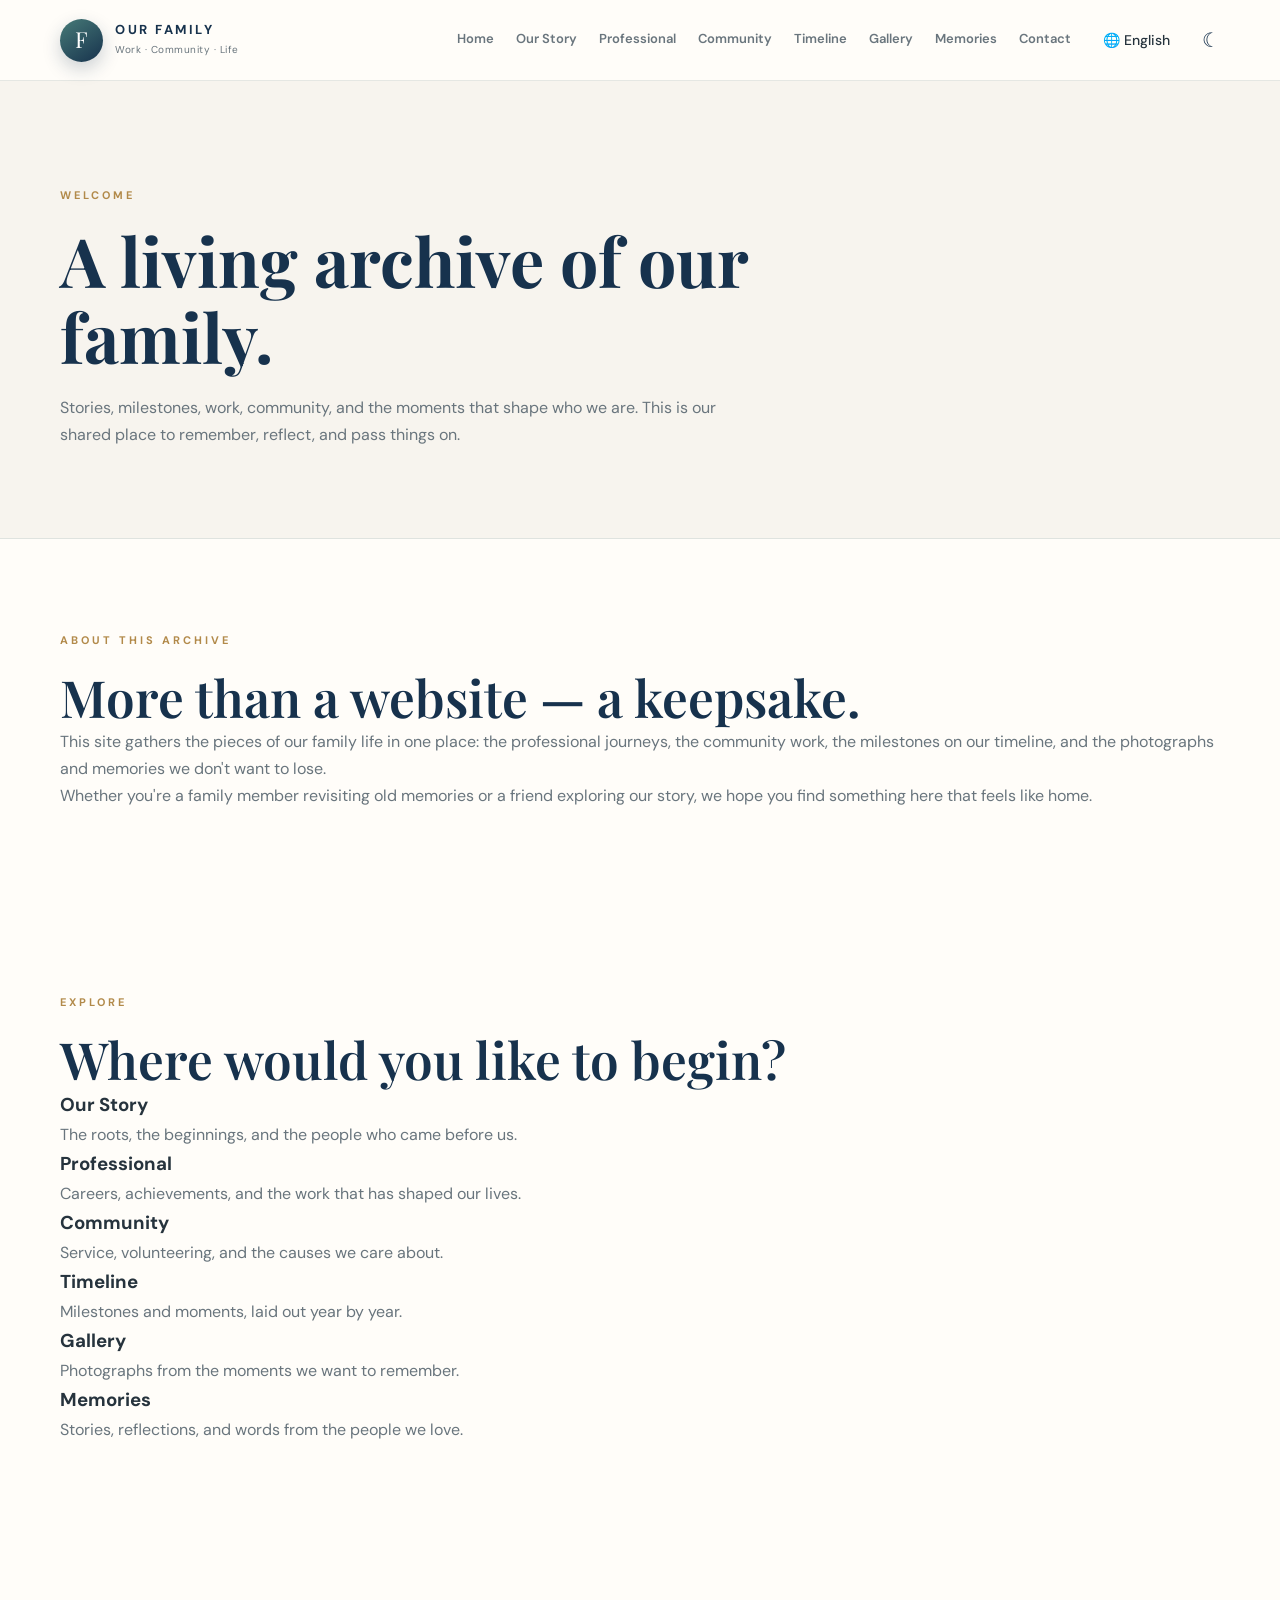
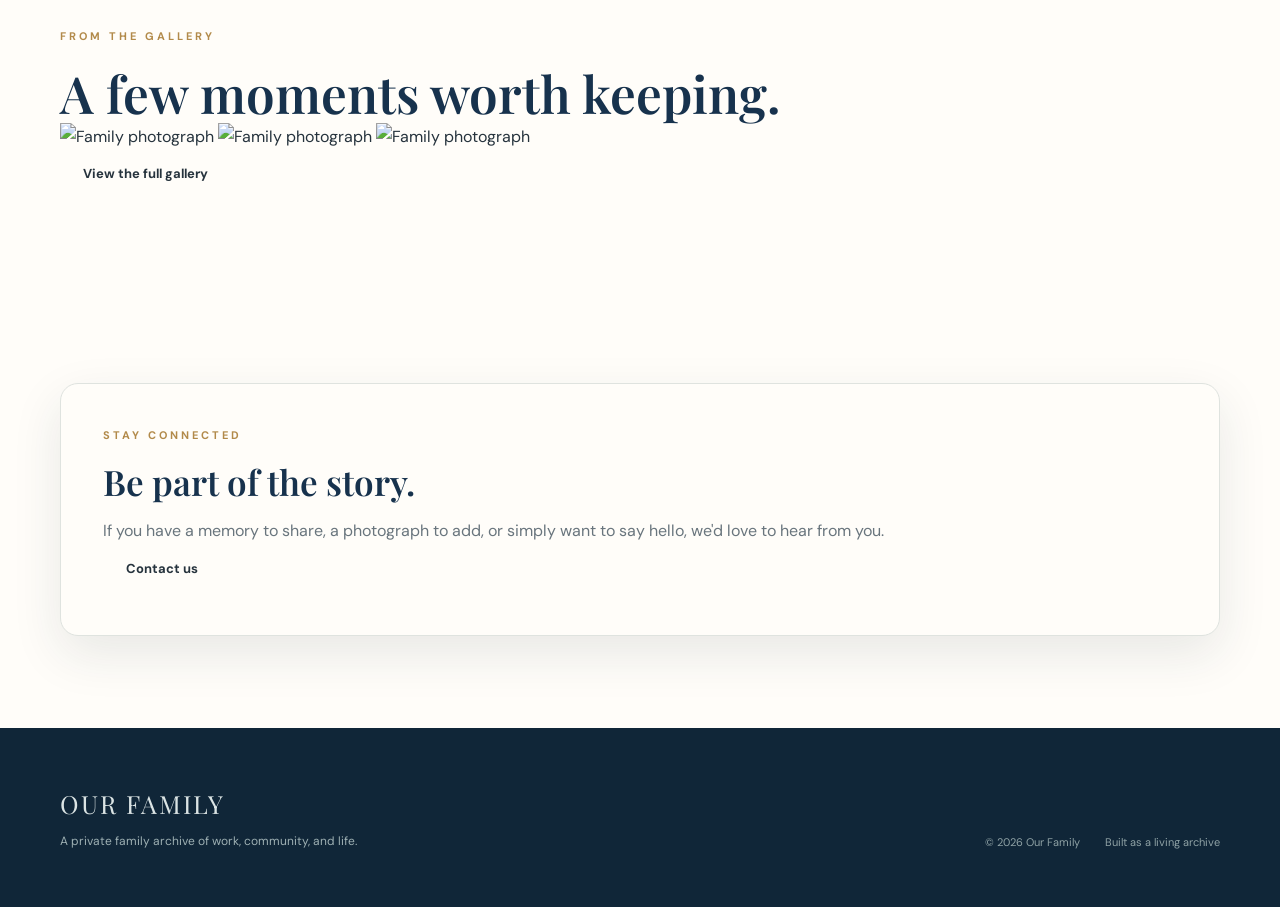
==== family-website-starter/index.html @ 3c34060d "Add files via upload" ====
<!DOCTYPE html>
<html lang="en">

<head>

    <meta charset="UTF-8">

    <meta name="viewport"
          content="width=device-width,initial-scale=1.0">

    <meta name="description"
          data-en="A private family archive of work, community, and life — stories, memories, milestones, and moments."
          data-zh="一个记录工作、社区与生活的私人家族档案——故事、回忆、里程碑与珍贵时刻。"
          content="A private family archive of work, community, and life — stories, memories, milestones, and moments.">

    <title
        data-en="Home | Our Family"
        data-zh="首页 | 我们的家">
        Home | Our Family
    </title>

    <link rel="preconnect"
          href="https://fonts.googleapis.com">

    <link rel="preconnect"
          href="https://fonts.gstatic.com"
          crossorigin>

    <link href="https://fonts.googleapis.com/css2?family=DM+Sans:wght@400;500;600;700&family=Playfair+Display:wght@500;600;700&display=swap"
          rel="stylesheet">

    <link rel="stylesheet"
          href="css/style.css">

</head>


<body>

<!-- =========================================
     HEADER
     ========================================= -->

<header class="site-header">

    <nav class="navbar container">

        <a class="brand"
           href="index.html">

            <span class="brand-mark">F</span>

            <span>
                <strong data-en="OUR FAMILY"
                        data-zh="我们的家">
                    OUR FAMILY
                </strong>
                <small data-en="Work · Community · Life"
                       data-zh="工作 · 社区 · 生活">
                    Work · Community · Life
                </small>
            </span>

        </a>

        <button class="menu-toggle"
                id="menuToggle">
            ☰
        </button>

        <div class="nav-links"
             id="navLinks">

            <a href="index.html"
               data-en="Home"
               data-zh="首页">
                Home
            </a>

            <a href="story.html"
               data-en="Our Story"
               data-zh="我们的故事">
                Our Story
            </a>

            <a href="professional.html"
               data-en="Professional"
               data-zh="职业">
                Professional
            </a>

            <a href="community.html"
               data-en="Community"
               data-zh="社区">
                Community
            </a>

            <a href="timeline.html"
               data-en="Timeline"
               data-zh="时间线">
                Timeline
            </a>

            <a href="gallery.html"
               data-en="Gallery"
               data-zh="相册">
                Gallery
            </a>

            <a href="memories.html"
               data-en="Memories"
               data-zh="回忆">
                Memories
            </a>

            <a href="contact.html"
               data-en="Contact"
               data-zh="联系我们">
                Contact
            </a>


            <!-- LANGUAGE SWITCHER -->

            <div class="language-switcher">

                <button
                    id="languageButton"
                    aria-label="Select language"
                    title="Select language">
                    🌐 English
                </button>

                <div
                    id="languageMenu"
                    class="language-menu">

                    <button id="englishButton">
                        🇺🇸 English
                    </button>

                    <button id="chineseButton">
                        🇨🇳 中文
                    </button>

                </div>

            </div>


            <!-- DARK MODE -->

            <button class="icon-button"
                    id="themeButton">
                ☾
            </button>

        </div>

    </nav>

</header>


<main>

    <!-- =========================================
         HERO
         ========================================= -->

    <section class="page-hero">

        <div class="container">

            <p class="eyebrow"
               data-en="Welcome"
               data-zh="欢迎">
                Welcome
            </p>

            <h1 data-en="A living archive of our family."
                data-zh="一个鲜活的家族档案。">
                A living archive of our family.
            </h1>

            <p data-en="Stories, milestones, work, community, and the moments that shape who we are. This is our shared place to remember, reflect, and pass things on."
               data-zh="故事、里程碑、工作、社区，以及塑造我们的那些时刻。这里是我们共同回忆、反思与传承的地方。">
                Stories, milestones, work, community, and the moments
                that shape who we are. This is our shared place to
                remember, reflect, and pass things on.
            </p>

        </div>

    </section>


    <!-- =========================================
         INTRODUCTION
         ========================================= -->

    <section class="section">

        <div class="container">

            <p class="eyebrow"
               data-en="About this archive"
               data-zh="关于本档案">
                About this archive
            </p>

            <h2 data-en="More than a website — a keepsake."
                data-zh="不仅仅是一个网站，更是一份珍藏。">
                More than a website — a keepsake.
            </h2>

            <p class="muted"
               data-en="This site gathers the pieces of our family life in one place: the professional journeys, the community work, the milestones on our timeline, and the photographs and memories we don't want to lose."
               data-zh="本站汇集了我们家庭生活的点滴：职业生涯、社区服务、时间线上的里程碑，以及那些我们不愿失去的照片与回忆。">
                This site gathers the pieces of our family life in one
                place: the professional journeys, the community work,
                the milestones on our timeline, and the photographs and
                memories we don't want to lose.
            </p>

            <p class="muted"
               data-en="Whether you're a family member revisiting old memories or a friend exploring our story, we hope you find something here that feels like home."
               data-zh="无论您是重温旧忆的家人，还是初次了解我们故事的朋友，愿您在这里找到归属感。">
                Whether you're a family member revisiting old memories
                or a friend exploring our story, we hope you find
                something here that feels like home.
            </p>

        </div>

    </section>


    <!-- =========================================
         EXPLORE — CARD GRID
         ========================================= -->

    <section class="section">

        <div class="container">

            <p class="eyebrow"
               data-en="Explore"
               data-zh="探索">
                Explore
            </p>

            <h2 data-en="Where would you like to begin?"
                data-zh="您想从哪里开始？">
                Where would you like to begin?
            </h2>

            <div class="card-grid">

                <!-- OUR STORY -->

                <a class="card"
                   href="story.html">

                    <h3 data-en="Our Story"
                        data-zh="我们的故事">
                        Our Story
                    </h3>

                    <p class="muted"
                       data-en="The roots, the beginnings, and the people who came before us."
                       data-zh="根源、起点，以及在我们之前的人们。">
                        The roots, the beginnings, and the people who
                        came before us.
                    </p>

                </a>


                <!-- PROFESSIONAL -->

                <a class="card"
                   href="professional.html">

                    <h3 data-en="Professional"
                        data-zh="职业生涯">
                        Professional
                    </h3>

                    <p class="muted"
                       data-en="Careers, achievements, and the work that has shaped our lives."
                       data-zh="事业、成就，以及塑造我们人生的那些工作。">
                        Careers, achievements, and the work that has
                        shaped our lives.
                    </p>

                </a>


                <!-- COMMUNITY -->

                <a class="card"
                   href="community.html">

                    <h3 data-en="Community"
                        data-zh="社区">
                        Community
                    </h3>

                    <p class="muted"
                       data-en="Service, volunteering, and the causes we care about."
                       data-zh="服务、志愿服务，以及我们关心的事业。">
                        Service, volunteering, and the causes we care
                        about.
                    </p>

                </a>


                <!-- TIMELINE -->

                <a class="card"
                   href="timeline.html">

                    <h3 data-en="Timeline"
                        data-zh="时间线">
                        Timeline
                    </h3>

                    <p class="muted"
                       data-en="Milestones and moments, laid out year by year."
                       data-zh="里程碑与重要时刻，按年份呈现。">
                        Milestones and moments, laid out year by year.
                    </p>

                </a>


                <!-- GALLERY -->

                <a class="card"
                   href="gallery.html">

                    <h3 data-en="Gallery"
                        data-zh="相册">
                        Gallery
                    </h3>

                    <p class="muted"
                       data-en="Photographs from the moments we want to remember."
                       data-zh="记录我们想要铭记的时刻的照片。">
                        Photographs from the moments we want to
                        remember.
                    </p>

                </a>


                <!-- MEMORIES -->

                <a class="card"
                   href="memories.html">

                    <h3 data-en="Memories"
                        data-zh="回忆">
                        Memories
                    </h3>

                    <p class="muted"
                       data-en="Stories, reflections, and words from the people we love."
                       data-zh="来自我们所爱之人的故事、感悟与话语。">
                        Stories, reflections, and words from the
                        people we love.
                    </p>

                </a>

            </div>

        </div>

    </section>


    <!-- =========================================
         GALLERY PREVIEW
         ========================================= -->

    <section class="section">

        <div class="container">

            <p class="eyebrow"
               data-en="From the gallery"
               data-zh="相册精选">
                From the gallery
            </p>

            <h2 data-en="A few moments worth keeping."
                data-zh="一些值得珍藏的瞬间。">
                A few moments worth keeping.
            </h2>

            <div class="gallery-preview">

                <img src="assets/images/gallery/photo-1.jpg"
                     alt="Family photograph">

                <img src="assets/images/gallery/photo-2.jpg"
                     alt="Family photograph">

                <img src="assets/images/gallery/photo-3.jpg"
                     alt="Family photograph">

            </div>

            <p>

                <a class="button"
                   href="gallery.html"
                   data-en="View the full gallery"
                   data-zh="查看完整相册">
                    View the full gallery
                </a>

            </p>

        </div>

    </section>


    <!-- =========================================
         CALL TO ACTION
         ========================================= -->

    <section class="section">

        <div class="container contact-card">

            <p class="eyebrow"
               data-en="Stay connected"
               data-zh="保持联系">
                Stay connected
            </p>

            <h2 data-en="Be part of the story."
                data-zh="成为故事的一部分。">
                Be part of the story.
            </h2>

            <p class="muted"
               data-en="If you have a memory to share, a photograph to add, or simply want to say hello, we'd love to hear from you."
               data-zh="如果您有回忆想分享、有照片想添加，或只是想打个招呼，我们都非常欢迎您的来信。">
                If you have a memory to share, a photograph to add,
                or simply want to say hello, we'd love to hear from
                you.
            </p>

            <p>

                <a class="button"
                   href="contact.html"
                   data-en="Contact us"
                   data-zh="联系我们">
                    Contact us
                </a>

            </p>

        </div>

    </section>

</main>


<!-- =========================================
     FOOTER
     ========================================= -->

<footer class="footer">

    <div class="container footer-grid">

        <div>

            <div class="footer-brand"
                 data-en="OUR FAMILY"
                 data-zh="我们的家">
                OUR FAMILY
            </div>

            <p data-en="A private family archive of work, community, and life."
               data-zh="一个记录工作、社区与生活的私人家族档案。">
                A private family archive of work, community, and life.
            </p>

        </div>

        <div class="footer-meta">

            <span data-en="© 2026 Our Family"
                  data-zh="© 2026 我们的家">
                © 2026 Our Family
            </span>

            <span data-en="Built as a living archive"
                  data-zh="构建为一份鲜活的档案">
                Built as a living archive
            </span>

        </div>

    </div>

</footer>


<!-- =========================================
     LANGUAGE SWITCHER STYLE
     ========================================= -->

<style>

    .language-switcher {
        position: relative;
        display: inline-block;
    }

    #languageButton {
        border: none;
        background: transparent;
        color: inherit;
        font-family: inherit;
        font-size: 14px;
        font-weight: 500;
        cursor: pointer;
        padding: 8px 10px;
        border-radius: 8px;
        transition: background 0.3s ease, color 0.3s ease;
    }

    #languageButton:hover {
        background: rgba(0, 0, 0, 0.06);
    }

    .language-menu {
        position: absolute;
        top: calc(100% + 8px);
        right: 0;
        min-width: 140px;
        background: white;
        border: 1px solid #E5E9EF;
        border-radius: 10px;
        box-shadow: 0 8px 25px rgba(0, 0, 0, 0.15);
        padding: 6px;
        display: none;
        z-index: 1000;
    }

    .language-menu.show {
        display: block;
    }

    .language-menu button {
        width: 100%;
        border: none;
        background: transparent;
        text-align: left;
        padding: 9px 12px;
        border-radius: 7px;
        font-family: inherit;
        font-size: 14px;
        cursor: pointer;
        color: #333;
    }

    .language-menu button:hover {
        background: #EAF3FC;
        color: #0B4F9C;
    }

    body.dark .language-menu,
    body.theme-dark .language-menu {
        background: #18232D;
        border-color: #2D3A45;
    }

    body.dark .language-menu button,
    body.theme-dark .language-menu button {
        color: #E5E9EF;
    }

    body.dark .language-menu button:hover,
    body.theme-dark .language-menu button:hover {
        background: #24384A;
        color: #8FC5FF;
    }

</style>


<!-- =========================================
     LANGUAGE SCRIPT
     ========================================= -->

<script>

    // -------------------------------------
    // LANGUAGE TOGGLE
    // -------------------------------------

    (function () {

        var DEFAULT_LANG = "en";
        var STORAGE_KEY  = "family-site-language";

        var langButton = document.getElementById("languageButton");
        var langMenu   = document.getElementById("languageMenu");
        var enButton   = document.getElementById("englishButton");
        var zhButton   = document.getElementById("chineseButton");

        if (!langButton) return;

        // Load saved language preference
        var currentLang = localStorage.getItem(STORAGE_KEY) || DEFAULT_LANG;

        // Apply language to every element with data-en / data-zh
        function applyLanguage(lang) {
            currentLang = lang;
            localStorage.setItem(STORAGE_KEY, lang);
            document.documentElement.lang = lang === "zh" ? "zh-CN" : "en";

            var elements = document.querySelectorAll("[data-en][data-zh]");
            elements.forEach(function (el) {
                var text = el.getAttribute("data-" + lang);
                if (text !== null) {
                    el.textContent = text;
                }
            });

            // Update button label
            langButton.textContent = lang === "zh" ? "🌐 中文" : "🌐 English";
        }

        // Initial apply
        applyLanguage(currentLang);

        // Open/close menu
        langButton.addEventListener("click", function (e) {
            e.stopPropagation();
            langMenu.classList.toggle("show");
        });

        // English
        enButton.addEventListener("click", function () {
            applyLanguage("en");
            langMenu.classList.remove("show");
        });

        // Chinese
        zhButton.addEventListener("click", function () {
            applyLanguage("zh");
            langMenu.classList.remove("show");
        });

        // Close menu when clicking outside
        document.addEventListener("click", function (e) {
            if (!langMenu.contains(e.target) && e.target !== langButton) {
                langMenu.classList.remove("show");
            }
        });

    })();

</script>


<script src="js/main.js"></script>

</body>

</html>
---- family-website-starter/css/style.css ----
:root {
  --navy: #17324d;
  --navy-deep: #102638;
  --teal: #477b78;
  --sage: #dfe9e3;
  --gold: #b28a4a;
  --cream: #f7f4ee;
  --paper: #fffdf9;
  --ink: #26333d;
  --muted: #69757d;
  --line: #dfe3df;
  --shadow: 0 18px 50px rgba(25, 45, 60, .10);
  --radius: 18px;
}
* { box-sizing: border-box; margin: 0; padding: 0; }
html { scroll-behavior: smooth; }
body { font-family: "DM Sans", sans-serif; color: var(--ink); background: var(--paper); line-height: 1.7; }
body.dark { --paper:#15202a; --cream:#101a22; --ink:#edf2f2; --muted:#b4c0c3; --line:#33434c; --navy:#dce8e7; --navy-deep:#f1f5f4; --sage:#263a3a; --shadow:0 18px 50px rgba(0,0,0,.25); }
a { color: inherit; text-decoration: none; }
.container { width: min(1160px, calc(100% - 40px)); margin: auto; }
.section { padding: 92px 0; }
.site-header { position: sticky; top:0; z-index:50; background: rgba(255,253,249,.88); backdrop-filter: blur(16px); border-bottom:1px solid rgba(223,227,223,.8); }
.dark .site-header { background:rgba(16,26,34,.90); }
.navbar { min-height:78px; display:flex; align-items:center; justify-content:space-between; gap:25px; }
.brand { display:flex; align-items:center; gap:12px; min-width:210px; }
.brand-mark { width:43px; height:43px; border-radius:50%; display:grid; place-items:center; color:#fff; background:linear-gradient(145deg,var(--teal),var(--navy)); font-family:"Playfair Display",serif; font-size:22px; box-shadow:0 7px 18px rgba(23,50,77,.22); }
.brand strong { display:block; color:var(--navy); font-size:13px; letter-spacing:2.5px; line-height:1.2; }
.dark .brand strong { color:var(--navy-deep); }
.brand small { display:block; color:var(--muted); font-size:10px; letter-spacing:.5px; margin-top:3px; }
.nav-links { display:flex; align-items:center; gap:22px; }
.nav-links a { font-size:13px; font-weight:600; color:var(--muted); padding:28px 0; border-bottom:2px solid transparent; }
.nav-links a:hover,.nav-links a.active { color:var(--navy); border-bottom-color:var(--gold); }
.icon-button,.menu-toggle { border:0; background:none; cursor:pointer; color:var(--navy); font-size:20px; }
.menu-toggle { display:none; }
.hero { min-height:690px; position:relative; display:flex; align-items:center; overflow:hidden; background:linear-gradient(115deg,#102b40,#315f65); color:#fff; }
.hero::before { content:""; position:absolute; inset:0; background:radial-gradient(circle at 78% 30%,rgba(255,255,255,.15),transparent 34%), linear-gradient(90deg,rgba(16,38,56,.93),rgba(23,50,77,.55)); }
.hero::after { content:""; position:absolute; right:-8%; bottom:-42%; width:55%; aspect-ratio:1; border:1px solid rgba(255,255,255,.15); border-radius:50%; box-shadow:0 0 0 80px rgba(255,255,255,.025),0 0 0 160px rgba(255,255,255,.018); }
.hero-content { position:relative; z-index:2; padding:100px 20px; }
.eyebrow { text-transform:uppercase; letter-spacing:3px; font-size:11px; font-weight:700; color:var(--gold); margin-bottom:17px; }
.hero h1 { font-family:"Playfair Display",serif; font-size:clamp(48px,6vw,76px); line-height:1.08; font-weight:600; max-width:800px; }
.hero h1 em { color:#d7e5df; font-weight:500; }
.hero-text { max-width:620px; color:#d9e4e5; margin:25px 0 34px; font-size:17px; }
.hero-actions { display:flex; gap:13px; flex-wrap:wrap; }
.button { display:inline-flex; align-items:center; justify-content:center; min-height:48px; padding:0 23px; border-radius:999px; font-weight:700; font-size:13px; transition:.2s; }
.button:hover { transform:translateY(-2px); }
.button-primary { background:#fff; color:var(--navy-deep); }
.button-light { border:1px solid rgba(255,255,255,.45); color:#fff; }
.hero-note { position:absolute; z-index:3; bottom:26px; right:30px; font-size:10px; letter-spacing:1.5px; text-transform:uppercase; opacity:.65; }
.intro { background:var(--cream); }
.intro-grid { display:grid; grid-template-columns:1fr 1fr; gap:80px; align-items:start; }
h2 { font-family:"Playfair Display",serif; font-size:clamp(34px,4vw,52px); line-height:1.18; color:var(--navy); font-weight:600; }
.intro-copy { max-width:600px; color:var(--muted); font-size:16px; }
.intro-copy p + p { margin-top:18px; }
.section-heading { display:flex; justify-content:space-between; align-items:end; gap:30px; margin-bottom:38px; }
.section-heading > p { color:var(--muted); max-width:310px; text-align:right; }
.feature-grid { display:grid; grid-template-columns:repeat(3,1fr); gap:20px; }
.feature-card { position:relative; min-height:330px; padding:30px; border:1px solid var(--line); border-radius:var(--radius); background:var(--paper); box-shadow:0 4px 18px rgba(20,40,50,.035); transition:.25s; }
.feature-card:hover { transform:translateY(-6px); box-shadow:var(--shadow); }
.feature-card-accent { background:var(--navy); color:#fff; border-color:var(--navy); }
.card-number { position:absolute; top:24px; right:26px; font-size:11px; letter-spacing:1px; opacity:.45; }
.card-icon { width:48px; height:48px; border-radius:14px; background:var(--sage); color:var(--teal); display:grid; place-items:center; font-size:23px; margin:20px 0 35px; }
.feature-card-accent .card-icon { background:rgba(255,255,255,.12); color:#e2c88f; }
.feature-card h3 { font-family:"Playfair Display",serif; font-size:28px; margin-bottom:10px; }
.feature-card p { color:var(--muted); font-size:14px; max-width:280px; }
.feature-card-accent p { color:#cbd7d9; }
.text-link { position:absolute; bottom:27px; left:30px; color:var(--gold); font-size:12px; font-weight:700; }
.photo-band { min-height:410px; background:linear-gradient(120deg,#315f65,#17324d); display:grid; place-items:center; padding:30px; }
.photo-placeholder { width:min(920px,90%); height:330px; border:1px dashed rgba(255,255,255,.35); border-radius:24px; display:grid; place-items:center; align-content:center; color:#fff; text-align:center; background:linear-gradient(135deg,rgba(255,255,255,.08),rgba(255,255,255,.02)); }
.photo-placeholder span { font-size:13px; letter-spacing:4px; font-weight:700; }
.photo-placeholder small { margin-top:9px; color:#cbd8d9; font-size:12px; }
.stats { background:var(--cream); padding:55px 0; }
.stats-grid { display:grid; grid-template-columns:repeat(4,1fr); }
.stats-grid div { padding:12px 30px; border-right:1px solid var(--line); }
.stats-grid div:last-child { border:0; }
.stats-grid strong { display:block; font-family:"Playfair Display",serif; color:var(--gold); font-size:30px; }
.stats-grid span { color:var(--muted); font-size:12px; }
.footer { background:var(--navy-deep); color:#dbe4e4; padding:55px 0; }
.footer-brand { font-family:"Playfair Display",serif; font-size:25px; letter-spacing:2px; }
.footer p { color:#9eb0b3; font-size:12px; margin-top:6px; }
.footer-grid { display:flex; justify-content:space-between; gap:30px; align-items:end; }
.footer-meta { display:flex; gap:25px; color:#8fa2a5; font-size:11px; }
@media (max-width:980px) {
  .nav-links { gap:13px; }
  .nav-links a { font-size:12px; }
}
@media (max-width:820px) {
  .menu-toggle { display:block; }
  .nav-links { display:none; position:absolute; left:20px; right:20px; top:70px; padding:15px 20px; flex-direction:column; align-items:stretch; background:var(--paper); border:1px solid var(--line); border-radius:16px; box-shadow:var(--shadow); }
  .nav-links.open { display:flex; }
  .nav-links a { padding:10px 0; border:0; }
  .intro-grid,.feature-grid { grid-template-columns:1fr; gap:30px; }
  .section-heading { align-items:start; flex-direction:column; }
  .section-heading > p { text-align:left; }
  .stats-grid { grid-template-columns:repeat(2,1fr); }
  .stats-grid div:nth-child(2) { border-right:0; }
  .footer-grid,.footer-meta { flex-direction:column; align-items:start; }
}
@media (max-width:560px) {
  .container { width:min(100% - 28px,1160px); }
  .hero { min-height:620px; }
  .hero h1 { font-size:43px; }
  .hero-text { font-size:15px; }
  .section { padding:68px 0; }
  .stats-grid { grid-template-columns:1fr; }
  .stats-grid div { border-right:0; border-bottom:1px solid var(--line); padding:16px 0; }
}

.page-hero { padding:105px 0 90px; background:var(--cream); border-bottom:1px solid var(--line); }
.page-hero h1 { font-family:"Playfair Display",serif; color:var(--navy); font-size:clamp(42px,6vw,68px); line-height:1.12; max-width:850px; }
.page-hero > div > p:last-child { max-width:680px; color:var(--muted); margin-top:20px; font-size:16px; }
.content-grid { display:grid; grid-template-columns:1fr 1fr; gap:80px; }
.content-copy { color:var(--muted); font-size:16px; }
.content-copy p + p { margin-top:18px; }
.soft { background:var(--cream); }
.quote { max-width:850px; margin:auto; text-align:center; font:500 clamp(30px,4vw,46px)/1.3 "Playfair Display",serif; color:var(--navy); }
.person-grid { display:grid; grid-template-columns:1fr 1fr; gap:25px; }
.person-card { border:1px solid var(--line); border-radius:var(--radius); padding:28px; background:var(--paper); box-shadow:var(--shadow); display:grid; grid-template-columns:170px 1fr; gap:25px; align-items:center; }
.person-card h2 { font-size:31px; }
.portrait-placeholder { min-height:210px; border-radius:15px; background:linear-gradient(145deg,var(--sage),#d0dcda); display:grid; place-items:center; color:var(--teal); font-weight:700; font-size:11px; letter-spacing:2px; }
.muted { color:var(--muted); }
.person-card .muted { margin-top:16px; font-size:14px; }
.timeline { max-width:850px; }
.timeline article { display:grid; grid-template-columns:150px 1fr; gap:35px; padding:0 0 48px 0; border-left:1px solid var(--line); margin-left:70px; padding-left:45px; position:relative; }
.timeline article::before { content:""; position:absolute; width:12px; height:12px; background:var(--gold); border:4px solid var(--paper); box-shadow:0 0 0 1px var(--gold); border-radius:50%; left:-7px; top:4px; }
.timeline time { color:var(--gold); font-weight:700; letter-spacing:1px; }
.timeline h3 { font:600 27px "Playfair Display",serif; color:var(--navy); margin-bottom:6px; }
.timeline p { color:var(--muted); font-size:14px; }
.gallery-grid { display:grid; grid-template-columns:repeat(3,1fr); gap:18px; }
.gallery-tile { min-height:250px; border-radius:var(--radius); padding:25px; display:flex; flex-direction:column; justify-content:end; color:#fff; background:linear-gradient(145deg,#477b78,#17324d); box-shadow:var(--shadow); transition:.25s; }
.gallery-tile:hover { transform:translateY(-5px); }
.gallery-tile.large { grid-row:span 2; min-height:520px; background:linear-gradient(145deg,#315f65,#17324d); }
.gallery-tile span { font:600 32px "Playfair Display",serif; }
.gallery-tile small { color:#d7e3e3; margin-top:3px; }
.story-cards { display:grid; grid-template-columns:1fr 1fr; gap:25px; }
.story-cards article,.contact-card { padding:42px; border:1px solid var(--line); border-radius:var(--radius); background:var(--paper); box-shadow:var(--shadow); }
.story-cards h2,.contact-card h2 { font-size:35px; margin-bottom:15px; }
@media(max-width:820px){.content-grid,.person-grid,.story-cards{grid-template-columns:1fr}.person-card{grid-template-columns:1fr}.gallery-grid{grid-template-columns:1fr 1fr}.gallery-tile.large{grid-row:auto;min-height:250px}.timeline article{grid-template-columns:90px 1fr;margin-left:20px;padding-left:25px}}
@media(max-width:560px){.gallery-grid{grid-template-columns:1fr}.page-hero{padding:75px 0 65px}.person-card{padding:20px}}
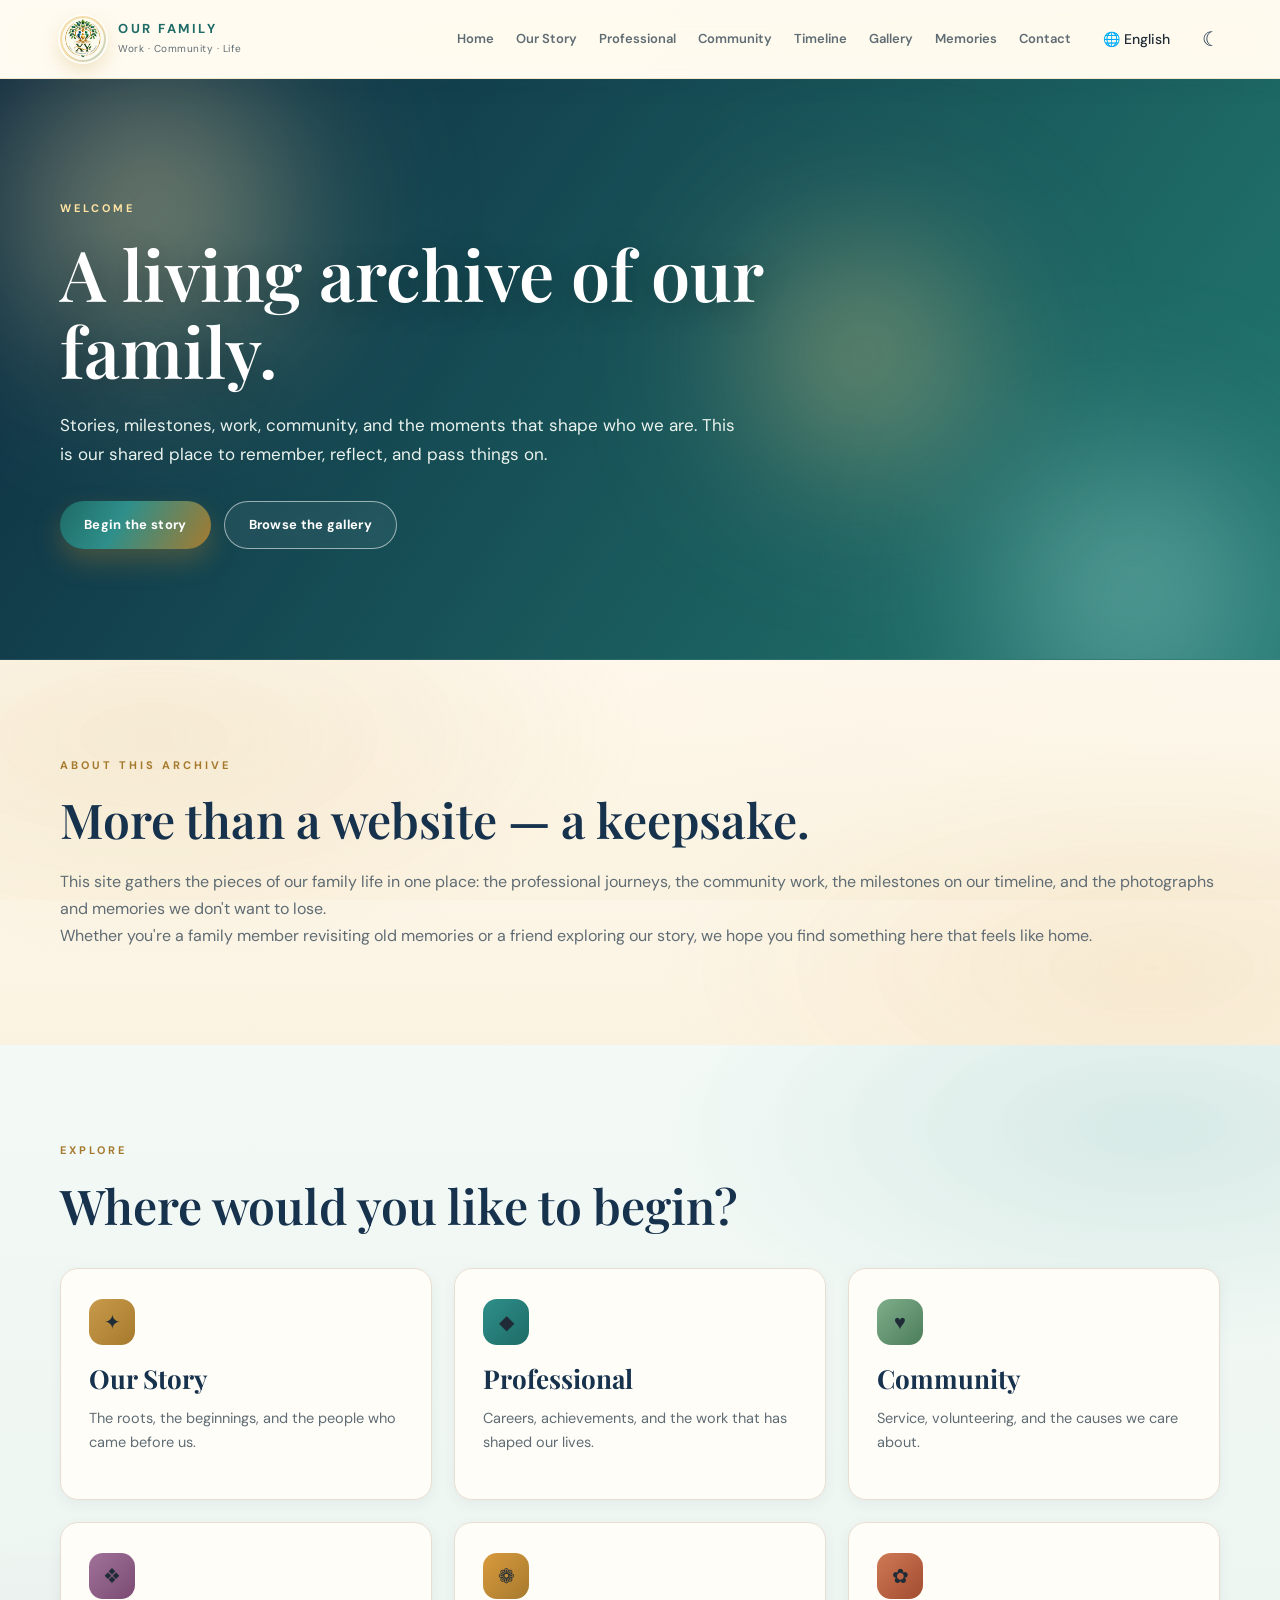
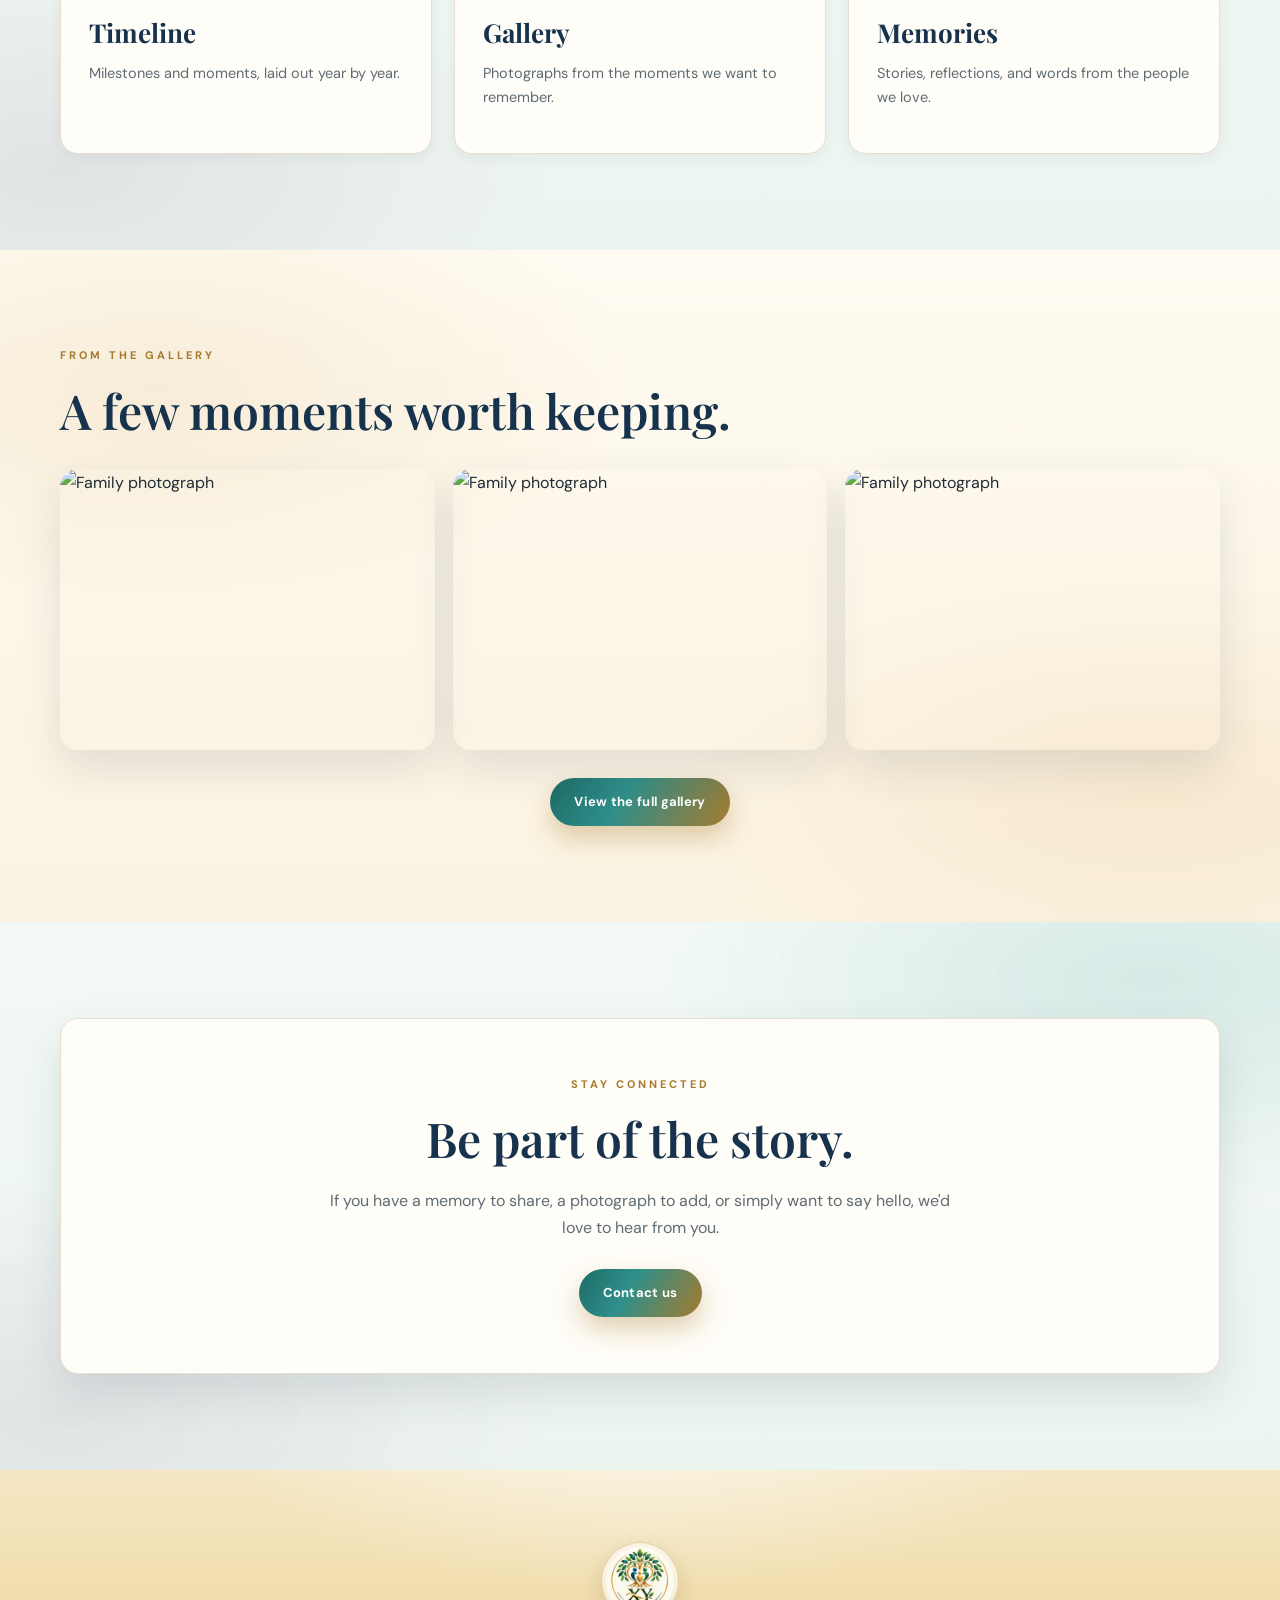
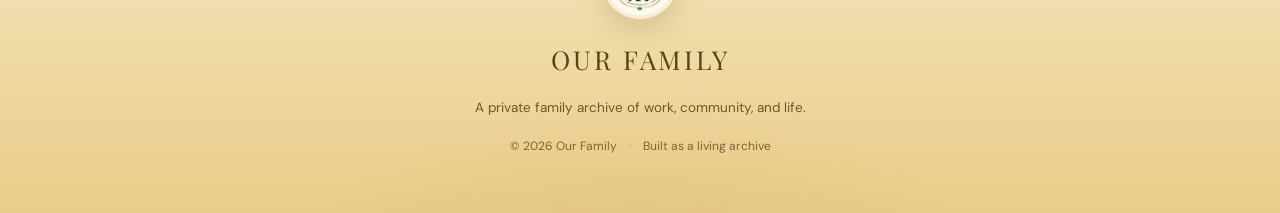
==== commit f16945dc: "added logo and changed colors" ====
--- a/family-website-starter/index.html
+++ b/family-website-starter/index.html
@@ -19,6 +19,9 @@
         Home | Our Family
     </title>
 
+    <link rel="icon"
+          href="assets/images/family/logo.png">
+
     <link rel="preconnect"
           href="https://fonts.googleapis.com">
 
@@ -37,18 +40,20 @@
 
 <body>
 
-<!-- =========================================
-     HEADER
-     ========================================= -->
+<div class="bg-shift" aria-hidden="true"></div>
+
 
 <header class="site-header">
 
     <nav class="navbar container">
 
-        <a class="brand"
-           href="index.html">
-
-            <span class="brand-mark">F</span>
+        <a class="brand" href="index.html">
+
+            <img class="brand-logo"
+                 src="assets/images/family/logo.png"
+                 alt="Our Family logo"
+                 width="43"
+                 height="43">
 
             <span>
                 <strong data-en="OUR FAMILY"
@@ -63,97 +68,37 @@
 
         </a>
 
-        <button class="menu-toggle"
-                id="menuToggle">
-            ☰
-        </button>
-
-        <div class="nav-links"
-             id="navLinks">
-
-            <a href="index.html"
-               data-en="Home"
-               data-zh="首页">
-                Home
-            </a>
-
-            <a href="story.html"
-               data-en="Our Story"
-               data-zh="我们的故事">
-                Our Story
-            </a>
-
-            <a href="professional.html"
-               data-en="Professional"
-               data-zh="职业">
-                Professional
-            </a>
-
-            <a href="community.html"
-               data-en="Community"
-               data-zh="社区">
-                Community
-            </a>
-
-            <a href="timeline.html"
-               data-en="Timeline"
-               data-zh="时间线">
-                Timeline
-            </a>
-
-            <a href="gallery.html"
-               data-en="Gallery"
-               data-zh="相册">
-                Gallery
-            </a>
-
-            <a href="memories.html"
-               data-en="Memories"
-               data-zh="回忆">
-                Memories
-            </a>
-
-            <a href="contact.html"
-               data-en="Contact"
-               data-zh="联系我们">
-                Contact
-            </a>
-
-
-            <!-- LANGUAGE SWITCHER -->
+        <button class="menu-toggle" id="menuToggle">☰</button>
+
+        <div class="nav-links" id="navLinks">
+
+            <a href="index.html" data-en="Home" data-zh="首页">Home</a>
+            <a href="story.html" data-en="Our Story" data-zh="我们的故事">Our Story</a>
+            <a href="professional.html" data-en="Professional" data-zh="职业">Professional</a>
+            <a href="community.html" data-en="Community" data-zh="社区">Community</a>
+            <a href="timeline.html" data-en="Timeline" data-zh="时间线">Timeline</a>
+            <a href="gallery.html" data-en="Gallery" data-zh="相册">Gallery</a>
+            <a href="memories.html" data-en="Memories" data-zh="回忆">Memories</a>
+            <a href="contact.html" data-en="Contact" data-zh="联系我们">Contact</a>
 
             <div class="language-switcher">
 
-                <button
-                    id="languageButton"
-                    aria-label="Select language"
-                    title="Select language">
+                <button id="languageButton"
+                        aria-label="Select language"
+                        title="Select language">
                     🌐 English
                 </button>
 
-                <div
-                    id="languageMenu"
-                    class="language-menu">
-
-                    <button id="englishButton">
-                        🇺🇸 English
-                    </button>
-
-                    <button id="chineseButton">
-                        🇨🇳 中文
-                    </button>
+                <div id="languageMenu" class="language-menu">
+
+                    <button id="englishButton">🇺🇸 English</button>
+                    <button id="chineseButton">🇨🇳 中文</button>
 
                 </div>
 
             </div>
 
-
-            <!-- DARK MODE -->
-
-            <button class="icon-button"
-                    id="themeButton">
-                ☾
-            </button>
+            <button class="icon-button" id="themeButton">☾</button>
 
         </div>
 
@@ -164,17 +109,17 @@
 
 <main>
 
-    <!-- =========================================
-         HERO
-         ========================================= -->
-
     <section class="page-hero">
 
-        <div class="container">
-
-            <p class="eyebrow"
-               data-en="Welcome"
-               data-zh="欢迎">
+        <div class="hero-blobs" aria-hidden="true">
+            <span></span>
+            <span></span>
+            <span></span>
+        </div>
+
+        <div class="container hero-inner">
+
+            <p class="eyebrow" data-en="Welcome" data-zh="欢迎">
                 Welcome
             </p>
 
@@ -183,29 +128,42 @@
                 A living archive of our family.
             </h1>
 
-            <p data-en="Stories, milestones, work, community, and the moments that shape who we are. This is our shared place to remember, reflect, and pass things on."
+            <p class="hero-lede"
+               data-en="Stories, milestones, work, community, and the moments that shape who we are. This is our shared place to remember, reflect, and pass things on."
                data-zh="故事、里程碑、工作、社区，以及塑造我们的那些时刻。这里是我们共同回忆、反思与传承的地方。">
                 Stories, milestones, work, community, and the moments
                 that shape who we are. This is our shared place to
                 remember, reflect, and pass things on.
             </p>
 
+            <div class="hero-actions">
+
+                <a class="button button-primary"
+                   href="story.html"
+                   data-en="Begin the story"
+                   data-zh="从故事开始">
+                    Begin the story
+                </a>
+
+                <a class="button button-light"
+                   href="gallery.html"
+                   data-en="Browse the gallery"
+                   data-zh="浏览相册">
+                    Browse the gallery
+                </a>
+
+            </div>
+
         </div>
 
     </section>
 
 
-    <!-- =========================================
-         INTRODUCTION
-         ========================================= -->
-
-    <section class="section">
+    <section class="section section-warm">
 
         <div class="container">
 
-            <p class="eyebrow"
-               data-en="About this archive"
-               data-zh="关于本档案">
+            <p class="eyebrow" data-en="About this archive" data-zh="关于本档案">
                 About this archive
             </p>
 
@@ -236,17 +194,11 @@
     </section>
 
 
-    <!-- =========================================
-         EXPLORE — CARD GRID
-         ========================================= -->
-
-    <section class="section">
+    <section class="section section-cool">
 
         <div class="container">
 
-            <p class="eyebrow"
-               data-en="Explore"
-               data-zh="探索">
+            <p class="eyebrow" data-en="Explore" data-zh="探索">
                 Explore
             </p>
 
@@ -257,122 +209,75 @@
 
             <div class="card-grid">
 
-                <!-- OUR STORY -->
-
-                <a class="card"
-                   href="story.html">
-
-                    <h3 data-en="Our Story"
-                        data-zh="我们的故事">
-                        Our Story
-                    </h3>
-
+                <a class="card card-gold" href="story.html">
+                    <div class="card-icon" aria-hidden="true">✦</div>
+                    <h3 data-en="Our Story" data-zh="我们的故事">Our Story</h3>
                     <p class="muted"
                        data-en="The roots, the beginnings, and the people who came before us."
                        data-zh="根源、起点，以及在我们之前的人们。">
                         The roots, the beginnings, and the people who
                         came before us.
                     </p>
-
-                </a>
-
-
-                <!-- PROFESSIONAL -->
-
-                <a class="card"
-                   href="professional.html">
-
-                    <h3 data-en="Professional"
-                        data-zh="职业生涯">
-                        Professional
-                    </h3>
-
+                    <span class="card-arrow">→</span>
+                </a>
+
+                <a class="card card-teal" href="professional.html">
+                    <div class="card-icon" aria-hidden="true">◆</div>
+                    <h3 data-en="Professional" data-zh="职业生涯">Professional</h3>
                     <p class="muted"
                        data-en="Careers, achievements, and the work that has shaped our lives."
                        data-zh="事业、成就，以及塑造我们人生的那些工作。">
                         Careers, achievements, and the work that has
                         shaped our lives.
                     </p>
-
-                </a>
-
-
-                <!-- COMMUNITY -->
-
-                <a class="card"
-                   href="community.html">
-
-                    <h3 data-en="Community"
-                        data-zh="社区">
-                        Community
-                    </h3>
-
+                    <span class="card-arrow">→</span>
+                </a>
+
+                <a class="card card-sage" href="community.html">
+                    <div class="card-icon" aria-hidden="true">♥</div>
+                    <h3 data-en="Community" data-zh="社区">Community</h3>
                     <p class="muted"
                        data-en="Service, volunteering, and the causes we care about."
                        data-zh="服务、志愿服务，以及我们关心的事业。">
                         Service, volunteering, and the causes we care
                         about.
                     </p>
-
-                </a>
-
-
-                <!-- TIMELINE -->
-
-                <a class="card"
-                   href="timeline.html">
-
-                    <h3 data-en="Timeline"
-                        data-zh="时间线">
-                        Timeline
-                    </h3>
-
+                    <span class="card-arrow">→</span>
+                </a>
+
+                <a class="card card-plum" href="timeline.html">
+                    <div class="card-icon" aria-hidden="true">❖</div>
+                    <h3 data-en="Timeline" data-zh="时间线">Timeline</h3>
                     <p class="muted"
                        data-en="Milestones and moments, laid out year by year."
                        data-zh="里程碑与重要时刻，按年份呈现。">
                         Milestones and moments, laid out year by year.
                     </p>
-
-                </a>
-
-
-                <!-- GALLERY -->
-
-                <a class="card"
-                   href="gallery.html">
-
-                    <h3 data-en="Gallery"
-                        data-zh="相册">
-                        Gallery
-                    </h3>
-
+                    <span class="card-arrow">→</span>
+                </a>
+
+                <a class="card card-amber" href="gallery.html">
+                    <div class="card-icon" aria-hidden="true">❁</div>
+                    <h3 data-en="Gallery" data-zh="相册">Gallery</h3>
                     <p class="muted"
                        data-en="Photographs from the moments we want to remember."
                        data-zh="记录我们想要铭记的时刻的照片。">
                         Photographs from the moments we want to
                         remember.
                     </p>
-
-                </a>
-
-
-                <!-- MEMORIES -->
-
-                <a class="card"
-                   href="memories.html">
-
-                    <h3 data-en="Memories"
-                        data-zh="回忆">
-                        Memories
-                    </h3>
-
+                    <span class="card-arrow">→</span>
+                </a>
+
+                <a class="card card-coral" href="memories.html">
+                    <div class="card-icon" aria-hidden="true">✿</div>
+                    <h3 data-en="Memories" data-zh="回忆">Memories</h3>
                     <p class="muted"
                        data-en="Stories, reflections, and words from the people we love."
                        data-zh="来自我们所爱之人的故事、感悟与话语。">
                         Stories, reflections, and words from the
                         people we love.
                     </p>
-
+                    <span class="card-arrow">→</span>
                 </a>
 
             </div>
@@ -382,17 +287,11 @@
     </section>
 
 
-    <!-- =========================================
-         GALLERY PREVIEW
-         ========================================= -->
-
-    <section class="section">
+    <section class="section section-warm">
 
         <div class="container">
 
-            <p class="eyebrow"
-               data-en="From the gallery"
-               data-zh="相册精选">
+            <p class="eyebrow" data-en="From the gallery" data-zh="相册精选">
                 From the gallery
             </p>
 
@@ -403,26 +302,27 @@
 
             <div class="gallery-preview">
 
-                <img src="assets/images/gallery/photo-1.jpg"
-                     alt="Family photograph">
-
-                <img src="assets/images/gallery/photo-2.jpg"
-                     alt="Family photograph">
-
-                <img src="assets/images/gallery/photo-3.jpg"
-                     alt="Family photograph">
+                <div class="gallery-photo">
+                    <img src="assets/images/gallery/photo-1.jpg" alt="Family photograph">
+                </div>
+
+                <div class="gallery-photo">
+                    <img src="assets/images/gallery/photo-2.jpg" alt="Family photograph">
+                </div>
+
+                <div class="gallery-photo">
+                    <img src="assets/images/gallery/photo-3.jpg" alt="Family photograph">
+                </div>
 
             </div>
 
-            <p>
-
-                <a class="button"
+            <p class="center">
+                <a class="button button-primary"
                    href="gallery.html"
                    data-en="View the full gallery"
                    data-zh="查看完整相册">
                     View the full gallery
                 </a>
-
             </p>
 
         </div>
@@ -430,17 +330,11 @@
     </section>
 
 
-    <!-- =========================================
-         CALL TO ACTION
-         ========================================= -->
-
-    <section class="section">
-
-        <div class="container contact-card">
-
-            <p class="eyebrow"
-               data-en="Stay connected"
-               data-zh="保持联系">
+    <section class="section section-cool">
+
+        <div class="container cta-card">
+
+            <p class="eyebrow" data-en="Stay connected" data-zh="保持联系">
                 Stay connected
             </p>
 
@@ -457,15 +351,13 @@
                 you.
             </p>
 
-            <p>
-
-                <a class="button"
+            <p class="center">
+                <a class="button button-primary"
                    href="contact.html"
                    data-en="Contact us"
                    data-zh="联系我们">
                     Contact us
                 </a>
-
             </p>
 
         </div>
@@ -476,27 +368,32 @@
 
 
 <!-- =========================================
-     FOOTER
+     FOOTER — centered
      ========================================= -->
 
 <footer class="footer">
 
-    <div class="container footer-grid">
-
-        <div>
-
-            <div class="footer-brand"
-                 data-en="OUR FAMILY"
-                 data-zh="我们的家">
-                OUR FAMILY
-            </div>
-
-            <p data-en="A private family archive of work, community, and life."
-               data-zh="一个记录工作、社区与生活的私人家族档案。">
-                A private family archive of work, community, and life.
-            </p>
-
-        </div>
+    <div class="footer-glow" aria-hidden="true"></div>
+
+    <div class="container footer-centered">
+
+        <img class="footer-logo"
+             src="assets/images/family/logo.png"
+             alt="Our Family logo"
+             width="72"
+             height="72">
+
+        <div class="footer-brand"
+             data-en="OUR FAMILY"
+             data-zh="我们的家">
+            OUR FAMILY
+        </div>
+
+        <p class="footer-tagline"
+           data-en="A private family archive of work, community, and life."
+           data-zh="一个记录工作、社区与生活的私人家族档案。">
+            A private family archive of work, community, and life.
+        </p>
 
         <div class="footer-meta">
 
@@ -505,6 +402,8 @@
                 © 2026 Our Family
             </span>
 
+            <span class="footer-dot">·</span>
+
             <span data-en="Built as a living archive"
                   data-zh="构建为一份鲜活的档案">
                 Built as a living archive
@@ -517,16 +416,9 @@
 </footer>
 
 
-<!-- =========================================
-     LANGUAGE SWITCHER STYLE
-     ========================================= -->
-
 <style>
 
-    .language-switcher {
-        position: relative;
-        display: inline-block;
-    }
+    .language-switcher { position: relative; display: inline-block; }
 
     #languageButton {
         border: none;
@@ -540,10 +432,7 @@
         border-radius: 8px;
         transition: background 0.3s ease, color 0.3s ease;
     }
-
-    #languageButton:hover {
-        background: rgba(0, 0, 0, 0.06);
-    }
+    #languageButton:hover { background: rgba(0, 0, 0, 0.06); }
 
     .language-menu {
         position: absolute;
@@ -558,10 +447,7 @@
         display: none;
         z-index: 1000;
     }
-
-    .language-menu.show {
-        display: block;
-    }
+    .language-menu.show { display: block; }
 
     .language-menu button {
         width: 100%;
@@ -575,25 +461,17 @@
         cursor: pointer;
         color: #333;
     }
-
     .language-menu button:hover {
         background: #EAF3FC;
         color: #0B4F9C;
     }
 
-    body.dark .language-menu,
-    body.theme-dark .language-menu {
+    body.dark .language-menu {
         background: #18232D;
         border-color: #2D3A45;
     }
-
-    body.dark .language-menu button,
-    body.theme-dark .language-menu button {
-        color: #E5E9EF;
-    }
-
-    body.dark .language-menu button:hover,
-    body.theme-dark .language-menu button:hover {
+    body.dark .language-menu button { color: #E5E9EF; }
+    body.dark .language-menu button:hover {
         background: #24384A;
         color: #8FC5FF;
     }
@@ -601,15 +479,7 @@
 </style>
 
 
-<!-- =========================================
-     LANGUAGE SCRIPT
-     ========================================= -->
-
 <script>
-
-    // -------------------------------------
-    // LANGUAGE TOGGLE
-    // -------------------------------------
 
     (function () {
 
@@ -623,49 +493,38 @@
 
         if (!langButton) return;
 
-        // Load saved language preference
         var currentLang = localStorage.getItem(STORAGE_KEY) || DEFAULT_LANG;
 
-        // Apply language to every element with data-en / data-zh
         function applyLanguage(lang) {
             currentLang = lang;
             localStorage.setItem(STORAGE_KEY, lang);
             document.documentElement.lang = lang === "zh" ? "zh-CN" : "en";
 
-            var elements = document.querySelectorAll("[data-en][data-zh]");
-            elements.forEach(function (el) {
+            document.querySelectorAll("[data-en][data-zh]").forEach(function (el) {
                 var text = el.getAttribute("data-" + lang);
-                if (text !== null) {
-                    el.textContent = text;
-                }
+                if (text !== null) el.textContent = text;
             });
 
-            // Update button label
             langButton.textContent = lang === "zh" ? "🌐 中文" : "🌐 English";
         }
 
-        // Initial apply
         applyLanguage(currentLang);
 
-        // Open/close menu
         langButton.addEventListener("click", function (e) {
             e.stopPropagation();
             langMenu.classList.toggle("show");
         });
 
-        // English
         enButton.addEventListener("click", function () {
             applyLanguage("en");
             langMenu.classList.remove("show");
         });
 
-        // Chinese
         zhButton.addEventListener("click", function () {
             applyLanguage("zh");
             langMenu.classList.remove("show");
         });
 
-        // Close menu when clicking outside
         document.addEventListener("click", function (e) {
             if (!langMenu.contains(e.target) && e.target !== langButton) {
                 langMenu.classList.remove("show");
--- a/family-website-starter/css/style.css
+++ b/family-website-starter/css/style.css
@@ -1,138 +1,968 @@
+/* =========================================================
+   OUR FAMILY — COLORFUL, ANIMATED THEME
+   Palette: deep teal · sage · gold · amber · plum
+   ========================================================= */
+
 :root {
   --navy: #17324d;
-  --navy-deep: #102638;
-  --teal: #477b78;
+  --navy-deep: #0d1e2e;
+
+  --teal: #2f8f8a;
+  --teal-deep: #1e6b67;
   --sage: #dfe9e3;
-  --gold: #b28a4a;
-  --cream: #f7f4ee;
-  --paper: #fffdf9;
-  --ink: #26333d;
-  --muted: #69757d;
-  --line: #dfe3df;
-  --shadow: 0 18px 50px rgba(25, 45, 60, .10);
+  --sage-deep: #b8d0c4;
+
+  --gold: #c89a4a;
+  --gold-deep: #a67a2e;
+  --gold-soft: #f2dfae;
+  --amber: #d99a3d;
+  --amber-soft: #f5d9a3;
+
+  --coral: #cf7a55;
+  --coral-soft: #f2cdb8;
+
+  --plum: #7a4a72;
+  --plum-soft: #d8b8d2;
+
+  --cream: #fbf6ec;
+  --paper: #fffdf8;
+  --ink: #1f2c37;
+  --muted: #5f6c74;
+  --line: #e7ddd0;
+
+  --shadow-sm: 0 4px 14px rgba(30, 50, 70, .06);
+  --shadow:    0 18px 44px rgba(30, 50, 70, .12);
+  --shadow-lg: 0 30px 70px rgba(30, 50, 70, .18);
+
   --radius: 18px;
-}
+  --radius-sm: 12px;
+}
+
 * { box-sizing: border-box; margin: 0; padding: 0; }
 html { scroll-behavior: smooth; }
-body { font-family: "DM Sans", sans-serif; color: var(--ink); background: var(--paper); line-height: 1.7; }
-body.dark { --paper:#15202a; --cream:#101a22; --ink:#edf2f2; --muted:#b4c0c3; --line:#33434c; --navy:#dce8e7; --navy-deep:#f1f5f4; --sage:#263a3a; --shadow:0 18px 50px rgba(0,0,0,.25); }
+
+body {
+  font-family: "DM Sans", sans-serif;
+  color: var(--ink);
+  background: var(--paper);
+  line-height: 1.7;
+  -webkit-font-smoothing: antialiased;
+  position: relative;
+  min-height: 100vh;
+  overflow-x: hidden;
+  transition: color .4s ease, background .4s ease;
+}
+
+body.dark {
+  --paper: #101a22;
+  --cream: #0d1720;
+  --ink: #eef4f3;
+  --muted: #b0c0c3;
+  --line: #2b3d47;
+  --navy: #cfe6e4;
+  --navy-deep: #eaf2f1;
+  --sage: #1e2e30;
+  background: var(--paper);
+}
+
+/* =========================================================
+   FULL-PAGE COLOR-SHIFTING BACKGROUND
+   ========================================================= */
+
+.bg-shift {
+  position: fixed;
+  inset: 0;
+  z-index: -1;
+  pointer-events: none;
+  background: linear-gradient(
+    125deg,
+    #fdf5e0 0%,
+    #f4ead0 18%,
+    #e8f1e6 36%,
+    #d9ebe6 52%,
+    #ecdfc2 70%,
+    #e6d29a 84%,
+    #fdf5e0 100%
+  );
+  background-size: 400% 400%;
+  animation: pageShift 42s ease-in-out infinite;
+  transition: opacity .4s ease;
+}
+
+@keyframes pageShift {
+  0%   { background-position: 0% 50%; }
+  50%  { background-position: 100% 50%; }
+  100% { background-position: 0% 50%; }
+}
+
+body.dark .bg-shift {
+  background: linear-gradient(
+    125deg,
+    #0c1a24 0%,
+    #12252c 18%,
+    #14202c 36%,
+    #1c2028 52%,
+    #241e1a 70%,
+    #1a1a20 84%,
+    #0c1a24 100%
+  );
+  background-size: 400% 400%;
+}
+
+@media (prefers-reduced-motion: reduce) {
+  .bg-shift,
+  .page-hero,
+  .hero-blobs span { animation: none !important; }
+}
+
 a { color: inherit; text-decoration: none; }
 .container { width: min(1160px, calc(100% - 40px)); margin: auto; }
-.section { padding: 92px 0; }
-.site-header { position: sticky; top:0; z-index:50; background: rgba(255,253,249,.88); backdrop-filter: blur(16px); border-bottom:1px solid rgba(223,227,223,.8); }
-.dark .site-header { background:rgba(16,26,34,.90); }
-.navbar { min-height:78px; display:flex; align-items:center; justify-content:space-between; gap:25px; }
-.brand { display:flex; align-items:center; gap:12px; min-width:210px; }
-.brand-mark { width:43px; height:43px; border-radius:50%; display:grid; place-items:center; color:#fff; background:linear-gradient(145deg,var(--teal),var(--navy)); font-family:"Playfair Display",serif; font-size:22px; box-shadow:0 7px 18px rgba(23,50,77,.22); }
-.brand strong { display:block; color:var(--navy); font-size:13px; letter-spacing:2.5px; line-height:1.2; }
-.dark .brand strong { color:var(--navy-deep); }
-.brand small { display:block; color:var(--muted); font-size:10px; letter-spacing:.5px; margin-top:3px; }
-.nav-links { display:flex; align-items:center; gap:22px; }
-.nav-links a { font-size:13px; font-weight:600; color:var(--muted); padding:28px 0; border-bottom:2px solid transparent; }
-.nav-links a:hover,.nav-links a.active { color:var(--navy); border-bottom-color:var(--gold); }
-.icon-button,.menu-toggle { border:0; background:none; cursor:pointer; color:var(--navy); font-size:20px; }
-.menu-toggle { display:none; }
-.hero { min-height:690px; position:relative; display:flex; align-items:center; overflow:hidden; background:linear-gradient(115deg,#102b40,#315f65); color:#fff; }
-.hero::before { content:""; position:absolute; inset:0; background:radial-gradient(circle at 78% 30%,rgba(255,255,255,.15),transparent 34%), linear-gradient(90deg,rgba(16,38,56,.93),rgba(23,50,77,.55)); }
-.hero::after { content:""; position:absolute; right:-8%; bottom:-42%; width:55%; aspect-ratio:1; border:1px solid rgba(255,255,255,.15); border-radius:50%; box-shadow:0 0 0 80px rgba(255,255,255,.025),0 0 0 160px rgba(255,255,255,.018); }
-.hero-content { position:relative; z-index:2; padding:100px 20px; }
-.eyebrow { text-transform:uppercase; letter-spacing:3px; font-size:11px; font-weight:700; color:var(--gold); margin-bottom:17px; }
-.hero h1 { font-family:"Playfair Display",serif; font-size:clamp(48px,6vw,76px); line-height:1.08; font-weight:600; max-width:800px; }
-.hero h1 em { color:#d7e5df; font-weight:500; }
-.hero-text { max-width:620px; color:#d9e4e5; margin:25px 0 34px; font-size:17px; }
-.hero-actions { display:flex; gap:13px; flex-wrap:wrap; }
-.button { display:inline-flex; align-items:center; justify-content:center; min-height:48px; padding:0 23px; border-radius:999px; font-weight:700; font-size:13px; transition:.2s; }
-.button:hover { transform:translateY(-2px); }
-.button-primary { background:#fff; color:var(--navy-deep); }
-.button-light { border:1px solid rgba(255,255,255,.45); color:#fff; }
-.hero-note { position:absolute; z-index:3; bottom:26px; right:30px; font-size:10px; letter-spacing:1.5px; text-transform:uppercase; opacity:.65; }
-.intro { background:var(--cream); }
-.intro-grid { display:grid; grid-template-columns:1fr 1fr; gap:80px; align-items:start; }
-h2 { font-family:"Playfair Display",serif; font-size:clamp(34px,4vw,52px); line-height:1.18; color:var(--navy); font-weight:600; }
-.intro-copy { max-width:600px; color:var(--muted); font-size:16px; }
-.intro-copy p + p { margin-top:18px; }
-.section-heading { display:flex; justify-content:space-between; align-items:end; gap:30px; margin-bottom:38px; }
-.section-heading > p { color:var(--muted); max-width:310px; text-align:right; }
-.feature-grid { display:grid; grid-template-columns:repeat(3,1fr); gap:20px; }
-.feature-card { position:relative; min-height:330px; padding:30px; border:1px solid var(--line); border-radius:var(--radius); background:var(--paper); box-shadow:0 4px 18px rgba(20,40,50,.035); transition:.25s; }
-.feature-card:hover { transform:translateY(-6px); box-shadow:var(--shadow); }
-.feature-card-accent { background:var(--navy); color:#fff; border-color:var(--navy); }
-.card-number { position:absolute; top:24px; right:26px; font-size:11px; letter-spacing:1px; opacity:.45; }
-.card-icon { width:48px; height:48px; border-radius:14px; background:var(--sage); color:var(--teal); display:grid; place-items:center; font-size:23px; margin:20px 0 35px; }
-.feature-card-accent .card-icon { background:rgba(255,255,255,.12); color:#e2c88f; }
-.feature-card h3 { font-family:"Playfair Display",serif; font-size:28px; margin-bottom:10px; }
-.feature-card p { color:var(--muted); font-size:14px; max-width:280px; }
-.feature-card-accent p { color:#cbd7d9; }
-.text-link { position:absolute; bottom:27px; left:30px; color:var(--gold); font-size:12px; font-weight:700; }
-.photo-band { min-height:410px; background:linear-gradient(120deg,#315f65,#17324d); display:grid; place-items:center; padding:30px; }
-.photo-placeholder { width:min(920px,90%); height:330px; border:1px dashed rgba(255,255,255,.35); border-radius:24px; display:grid; place-items:center; align-content:center; color:#fff; text-align:center; background:linear-gradient(135deg,rgba(255,255,255,.08),rgba(255,255,255,.02)); }
-.photo-placeholder span { font-size:13px; letter-spacing:4px; font-weight:700; }
-.photo-placeholder small { margin-top:9px; color:#cbd8d9; font-size:12px; }
-.stats { background:var(--cream); padding:55px 0; }
-.stats-grid { display:grid; grid-template-columns:repeat(4,1fr); }
-.stats-grid div { padding:12px 30px; border-right:1px solid var(--line); }
-.stats-grid div:last-child { border:0; }
-.stats-grid strong { display:block; font-family:"Playfair Display",serif; color:var(--gold); font-size:30px; }
-.stats-grid span { color:var(--muted); font-size:12px; }
-.footer { background:var(--navy-deep); color:#dbe4e4; padding:55px 0; }
-.footer-brand { font-family:"Playfair Display",serif; font-size:25px; letter-spacing:2px; }
-.footer p { color:#9eb0b3; font-size:12px; margin-top:6px; }
-.footer-grid { display:flex; justify-content:space-between; gap:30px; align-items:end; }
-.footer-meta { display:flex; gap:25px; color:#8fa2a5; font-size:11px; }
-@media (max-width:980px) {
-  .nav-links { gap:13px; }
-  .nav-links a { font-size:12px; }
-}
-@media (max-width:820px) {
-  .menu-toggle { display:block; }
-  .nav-links { display:none; position:absolute; left:20px; right:20px; top:70px; padding:15px 20px; flex-direction:column; align-items:stretch; background:var(--paper); border:1px solid var(--line); border-radius:16px; box-shadow:var(--shadow); }
-  .nav-links.open { display:flex; }
-  .nav-links a { padding:10px 0; border:0; }
-  .intro-grid,.feature-grid { grid-template-columns:1fr; gap:30px; }
-  .section-heading { align-items:start; flex-direction:column; }
-  .section-heading > p { text-align:left; }
-  .stats-grid { grid-template-columns:repeat(2,1fr); }
-  .stats-grid div:nth-child(2) { border-right:0; }
-  .footer-grid,.footer-meta { flex-direction:column; align-items:start; }
-}
-@media (max-width:560px) {
-  .container { width:min(100% - 28px,1160px); }
-  .hero { min-height:620px; }
-  .hero h1 { font-size:43px; }
-  .hero-text { font-size:15px; }
-  .section { padding:68px 0; }
-  .stats-grid { grid-template-columns:1fr; }
-  .stats-grid div { border-right:0; border-bottom:1px solid var(--line); padding:16px 0; }
-}
-
-.page-hero { padding:105px 0 90px; background:var(--cream); border-bottom:1px solid var(--line); }
-.page-hero h1 { font-family:"Playfair Display",serif; color:var(--navy); font-size:clamp(42px,6vw,68px); line-height:1.12; max-width:850px; }
-.page-hero > div > p:last-child { max-width:680px; color:var(--muted); margin-top:20px; font-size:16px; }
-.content-grid { display:grid; grid-template-columns:1fr 1fr; gap:80px; }
-.content-copy { color:var(--muted); font-size:16px; }
-.content-copy p + p { margin-top:18px; }
-.soft { background:var(--cream); }
-.quote { max-width:850px; margin:auto; text-align:center; font:500 clamp(30px,4vw,46px)/1.3 "Playfair Display",serif; color:var(--navy); }
-.person-grid { display:grid; grid-template-columns:1fr 1fr; gap:25px; }
-.person-card { border:1px solid var(--line); border-radius:var(--radius); padding:28px; background:var(--paper); box-shadow:var(--shadow); display:grid; grid-template-columns:170px 1fr; gap:25px; align-items:center; }
-.person-card h2 { font-size:31px; }
-.portrait-placeholder { min-height:210px; border-radius:15px; background:linear-gradient(145deg,var(--sage),#d0dcda); display:grid; place-items:center; color:var(--teal); font-weight:700; font-size:11px; letter-spacing:2px; }
-.muted { color:var(--muted); }
-.person-card .muted { margin-top:16px; font-size:14px; }
-.timeline { max-width:850px; }
-.timeline article { display:grid; grid-template-columns:150px 1fr; gap:35px; padding:0 0 48px 0; border-left:1px solid var(--line); margin-left:70px; padding-left:45px; position:relative; }
-.timeline article::before { content:""; position:absolute; width:12px; height:12px; background:var(--gold); border:4px solid var(--paper); box-shadow:0 0 0 1px var(--gold); border-radius:50%; left:-7px; top:4px; }
-.timeline time { color:var(--gold); font-weight:700; letter-spacing:1px; }
-.timeline h3 { font:600 27px "Playfair Display",serif; color:var(--navy); margin-bottom:6px; }
-.timeline p { color:var(--muted); font-size:14px; }
-.gallery-grid { display:grid; grid-template-columns:repeat(3,1fr); gap:18px; }
-.gallery-tile { min-height:250px; border-radius:var(--radius); padding:25px; display:flex; flex-direction:column; justify-content:end; color:#fff; background:linear-gradient(145deg,#477b78,#17324d); box-shadow:var(--shadow); transition:.25s; }
-.gallery-tile:hover { transform:translateY(-5px); }
-.gallery-tile.large { grid-row:span 2; min-height:520px; background:linear-gradient(145deg,#315f65,#17324d); }
-.gallery-tile span { font:600 32px "Playfair Display",serif; }
-.gallery-tile small { color:#d7e3e3; margin-top:3px; }
-.story-cards { display:grid; grid-template-columns:1fr 1fr; gap:25px; }
-.story-cards article,.contact-card { padding:42px; border:1px solid var(--line); border-radius:var(--radius); background:var(--paper); box-shadow:var(--shadow); }
-.story-cards h2,.contact-card h2 { font-size:35px; margin-bottom:15px; }
-@media(max-width:820px){.content-grid,.person-grid,.story-cards{grid-template-columns:1fr}.person-card{grid-template-columns:1fr}.gallery-grid{grid-template-columns:1fr 1fr}.gallery-tile.large{grid-row:auto;min-height:250px}.timeline article{grid-template-columns:90px 1fr;margin-left:20px;padding-left:25px}}
-@media(max-width:560px){.gallery-grid{grid-template-columns:1fr}.page-hero{padding:75px 0 65px}.person-card{padding:20px}}
+
+.section {
+  padding: 96px 0;
+  position: relative;
+  overflow: hidden;
+  background: rgba(255, 253, 248, .55);
+}
+
+.section-warm {
+  background:
+    radial-gradient(700px 320px at 12% 20%, rgba(200, 154, 74, .14), transparent 70%),
+    radial-gradient(700px 320px at 90% 80%, rgba(217, 154, 61, .12), transparent 70%),
+    linear-gradient(180deg, rgba(255, 250, 240, .82) 0%, rgba(250, 240, 220, .82) 100%);
+}
+
+.section-cool {
+  background:
+    radial-gradient(700px 320px at 90% 10%, rgba(47, 143, 138, .14), transparent 70%),
+    radial-gradient(700px 340px at 5% 90%, rgba(122, 74, 114, .10), transparent 70%),
+    linear-gradient(180deg, rgba(240, 248, 245, .82) 0%, rgba(232, 242, 238, .82) 100%);
+}
+
+body.dark .section { background: rgba(16, 26, 34, .55); }
+body.dark .section-warm {
+  background:
+    radial-gradient(700px 320px at 12% 20%, rgba(200, 154, 74, .12), transparent 70%),
+    radial-gradient(700px 320px at 90% 80%, rgba(217, 154, 61, .10), transparent 70%),
+    rgba(24, 24, 22, .80);
+}
+body.dark .section-cool {
+  background:
+    radial-gradient(700px 320px at 90% 10%, rgba(47, 143, 138, .16), transparent 70%),
+    radial-gradient(700px 340px at 5% 90%, rgba(122, 74, 114, .14), transparent 70%),
+    rgba(13, 22, 28, .80);
+}
+
+/* =========================================================
+   HEADER
+   ========================================================= */
+
+.site-header {
+  position: sticky;
+  top: 0;
+  z-index: 50;
+  background: rgba(255, 253, 248, .82);
+  backdrop-filter: saturate(180%) blur(18px);
+  -webkit-backdrop-filter: saturate(180%) blur(18px);
+  border-bottom: 1px solid rgba(200, 154, 74, .22);
+  box-shadow: 0 6px 24px rgba(30, 50, 70, .05);
+}
+
+body.dark .site-header {
+  background: rgba(16, 26, 34, .85);
+  border-bottom-color: rgba(217, 154, 61, .28);
+}
+
+.navbar {
+  min-height: 78px;
+  display: flex;
+  align-items: center;
+  justify-content: space-between;
+  gap: 25px;
+}
+
+.brand { display: flex; align-items: center; gap: 12px; min-width: 210px; }
+
+.brand-logo {
+  width: 46px;
+  height: 46px;
+  object-fit: contain;
+  border-radius: 50%;
+  display: block;
+  padding: 2px;
+  background: linear-gradient(135deg, var(--gold-soft), var(--amber-soft), var(--sage-deep));
+  box-shadow:
+    0 0 0 2px var(--paper),
+    0 8px 20px rgba(200, 154, 74, .30);
+  transition: transform .3s ease;
+}
+.brand:hover .brand-logo { transform: rotate(-6deg) scale(1.06); }
+
+.brand strong {
+  display: block;
+  font-size: 13px;
+  letter-spacing: 2.5px;
+  line-height: 1.2;
+  color: var(--teal-deep);
+}
+body.dark .brand strong { color: #e5c884; }
+
+.brand small {
+  display: block;
+  color: var(--muted);
+  font-size: 10px;
+  letter-spacing: .5px;
+  margin-top: 3px;
+}
+
+.nav-links { display: flex; align-items: center; gap: 22px; }
+
+.nav-links a {
+  font-size: 13px;
+  font-weight: 600;
+  color: var(--muted);
+  padding: 28px 0;
+  position: relative;
+  transition: color .25s ease;
+}
+.nav-links a::after {
+  content: "";
+  position: absolute;
+  left: 50%;
+  bottom: 20px;
+  width: 0;
+  height: 2px;
+  background: linear-gradient(90deg, var(--gold-deep), var(--amber));
+  transition: width .3s ease, left .3s ease;
+  border-radius: 2px;
+}
+.nav-links a:hover,
+.nav-links a.active { color: var(--navy); }
+.nav-links a:hover::after,
+.nav-links a.active::after { width: 100%; left: 0; }
+
+.icon-button,
+.menu-toggle {
+  border: 0;
+  background: none;
+  cursor: pointer;
+  color: var(--navy);
+  font-size: 20px;
+  transition: color .3s ease, transform .3s ease;
+}
+.icon-button:hover { transform: rotate(20deg); color: var(--gold-deep); }
+.menu-toggle { display: none; }
+
+/* =========================================================
+   HERO
+   ========================================================= */
+
+.page-hero {
+  position: relative;
+  padding: 120px 0 110px;
+  color: #fff;
+  overflow: hidden;
+  isolation: isolate;
+  background: linear-gradient(125deg,
+    #0d2b40 0%,
+    #1e6b67 20%,
+    #2f8f8a 36%,
+    #4d8a72 54%,
+    #a67a2e 76%,
+    #d99a3d 90%,
+    #c89a4a 100%);
+  background-size: 400% 400%;
+  animation: heroShift 24s ease infinite;
+  border-bottom: 1px solid rgba(255, 255, 255, .08);
+}
+
+@keyframes heroShift {
+  0%   { background-position: 0% 50%; }
+  50%  { background-position: 100% 50%; }
+  100% { background-position: 0% 50%; }
+}
+
+.hero-blobs {
+  position: absolute;
+  inset: 0;
+  z-index: 0;
+  pointer-events: none;
+}
+.hero-blobs span {
+  position: absolute;
+  border-radius: 50%;
+  filter: blur(70px);
+  opacity: .55;
+  mix-blend-mode: screen;
+  animation: floatBlob 18s ease-in-out infinite;
+}
+.hero-blobs span:nth-child(1) {
+  width: 420px; height: 420px;
+  background: radial-gradient(circle, #ffe6a8 0%, transparent 70%);
+  top: -80px; left: -60px;
+}
+.hero-blobs span:nth-child(2) {
+  width: 380px; height: 380px;
+  background: radial-gradient(circle, #a9e5db 0%, transparent 70%);
+  bottom: -120px; right: -40px;
+  animation-delay: -6s;
+}
+.hero-blobs span:nth-child(3) {
+  width: 320px; height: 320px;
+  background: radial-gradient(circle, #f2d68a 0%, transparent 70%);
+  top: 20%; right: 20%;
+  animation-delay: -12s;
+}
+@keyframes floatBlob {
+  0%, 100% { transform: translate(0, 0) scale(1); }
+  33%      { transform: translate(40px, -30px) scale(1.08); }
+  66%      { transform: translate(-30px, 20px) scale(.95); }
+}
+
+.hero-inner { position: relative; z-index: 1; }
+
+.eyebrow {
+  text-transform: uppercase;
+  letter-spacing: 3px;
+  font-size: 11px;
+  font-weight: 700;
+  color: var(--gold-deep);
+  margin-bottom: 17px;
+}
+.page-hero .eyebrow { color: #ffe4a3; }
+
+.page-hero h1 {
+  font-family: "Playfair Display", serif;
+  font-size: clamp(42px, 6vw, 70px);
+  line-height: 1.1;
+  font-weight: 600;
+  max-width: 850px;
+  color: #fff;
+  text-shadow: 0 6px 30px rgba(0, 0, 0, .25);
+}
+
+.hero-lede {
+  max-width: 680px;
+  margin-top: 22px;
+  font-size: 17px;
+  color: #eaf3ee;
+}
+
+.hero-actions { display: flex; gap: 13px; flex-wrap: wrap; margin-top: 32px; }
+
+/* =========================================================
+   BUTTONS
+   ========================================================= */
+
+.button {
+  display: inline-flex;
+  align-items: center;
+  justify-content: center;
+  min-height: 48px;
+  padding: 0 24px;
+  border-radius: 999px;
+  font-weight: 700;
+  font-size: 13px;
+  letter-spacing: .3px;
+  transition: transform .25s ease, box-shadow .25s ease, background .25s ease, color .25s ease;
+}
+.button:hover { transform: translateY(-3px); }
+
+.button-primary {
+  background: linear-gradient(120deg, var(--teal-deep), var(--teal) 40%, var(--gold-deep));
+  color: #fff;
+  box-shadow: 0 12px 26px rgba(166, 122, 46, .35);
+}
+.button-primary:hover {
+  box-shadow: 0 16px 34px rgba(200, 154, 74, .45);
+}
+
+.button-light {
+  border: 1px solid rgba(255, 255, 255, .55);
+  color: #fff;
+  backdrop-filter: blur(6px);
+  background: rgba(255, 255, 255, .06);
+}
+.button-light:hover { background: rgba(255, 255, 255, .16); }
+
+/* =========================================================
+   TYPOGRAPHY
+   ========================================================= */
+
+h2 {
+  font-family: "Playfair Display", serif;
+  font-size: clamp(32px, 4vw, 48px);
+  line-height: 1.18;
+  color: var(--navy);
+  font-weight: 600;
+  margin-bottom: 20px;
+}
+body.dark h2 { color: #eef4f3; }
+
+.muted { color: var(--muted); }
+.center { text-align: center; margin-top: 28px; }
+
+/* =========================================================
+   CARDS
+   ========================================================= */
+
+.card-grid {
+  display: grid;
+  grid-template-columns: repeat(3, 1fr);
+  gap: 22px;
+  margin-top: 34px;
+}
+
+.card {
+  position: relative;
+  padding: 30px 28px 44px;
+  border-radius: var(--radius);
+  background: var(--paper);
+  border: 1px solid var(--line);
+  box-shadow: var(--shadow-sm);
+  overflow: hidden;
+  transition: transform .35s ease, box-shadow .35s ease, border-color .35s ease;
+  display: block;
+  color: var(--ink);
+  -webkit-text-fill-color: var(--ink);
+}
+
+.card::before {
+  content: "";
+  position: absolute;
+  top: 0; left: 0; right: 0;
+  height: 4px;
+  background: linear-gradient(90deg, var(--teal), var(--gold));
+  transform: scaleX(0);
+  transform-origin: left;
+  transition: transform .4s ease;
+}
+.card:hover {
+  transform: translateY(-8px);
+  box-shadow: var(--shadow-lg);
+  border-color: transparent;
+}
+.card:hover::before { transform: scaleX(1); }
+
+.card h3 {
+  font-family: "Playfair Display", serif;
+  font-size: 26px;
+  line-height: 1.25;
+  margin-bottom: 12px;
+  color: var(--navy);
+  -webkit-text-fill-color: var(--navy);
+}
+body.dark .card h3 {
+  color: #eef4f3;
+  -webkit-text-fill-color: #eef4f3;
+}
+
+.card p,
+.card .muted {
+  color: var(--muted);
+  font-size: 14.5px;
+  line-height: 1.65;
+  -webkit-text-fill-color: var(--muted);
+}
+body.dark .card p,
+body.dark .card .muted {
+  color: #b0c0c3;
+  -webkit-text-fill-color: #b0c0c3;
+}
+
+.card-icon {
+  width: 46px;
+  height: 46px;
+  border-radius: 14px;
+  display: grid;
+  place-items: center;
+  font-size: 20px;
+  margin-bottom: 18px;
+  color: #fff;
+}
+
+/* Per-card accent colors */
+.card-gold .card-icon  { background: linear-gradient(135deg, var(--gold), var(--gold-deep)); }
+.card-teal .card-icon  { background: linear-gradient(135deg, var(--teal), var(--teal-deep)); }
+.card-sage .card-icon  { background: linear-gradient(135deg, #7fae8b, #4c7d5a); }
+.card-plum .card-icon  { background: linear-gradient(135deg, #a0729a, var(--plum)); }
+.card-amber .card-icon { background: linear-gradient(135deg, var(--amber), var(--gold-deep)); }
+.card-coral .card-icon { background: linear-gradient(135deg, var(--coral), #a24c31); }
+
+.card-arrow {
+  position: absolute;
+  bottom: 20px;
+  right: 26px;
+  font-size: 20px;
+  color: var(--gold-deep);
+  opacity: 0;
+  transform: translateX(-6px);
+  transition: opacity .3s ease, transform .3s ease;
+}
+.card:hover .card-arrow {
+  opacity: 1;
+  transform: translateX(0);
+}
+
+/* =========================================================
+   GALLERY PREVIEW
+   ========================================================= */
+
+.gallery-preview {
+  display: grid;
+  grid-template-columns: repeat(3, 1fr);
+  gap: 18px;
+  margin-top: 30px;
+}
+
+.gallery-photo {
+  position: relative;
+  border-radius: var(--radius);
+  overflow: hidden;
+  aspect-ratio: 4 / 3;
+  box-shadow: var(--shadow);
+  transition: transform .35s ease, box-shadow .35s ease;
+}
+.gallery-photo:hover {
+  transform: translateY(-6px);
+  box-shadow: var(--shadow-lg);
+}
+.gallery-photo img {
+  width: 100%;
+  height: 100%;
+  object-fit: cover;
+  display: block;
+}
+
+/* =========================================================
+   CTA CARD
+   ========================================================= */
+
+.cta-card {
+  padding: 56px 44px;
+  border-radius: var(--radius);
+  background: var(--paper);
+  border: 1px solid var(--line);
+  box-shadow: var(--shadow);
+  text-align: center;
+}
+.cta-card .muted { max-width: 620px; margin: 0 auto 8px; }
+
+/* =========================================================
+   CONTENT GRID (story page, etc.)
+   ========================================================= */
+
+.content-grid {
+  display: grid;
+  grid-template-columns: 1fr 1fr;
+  gap: 80px;
+  align-items: start;
+}
+
+.content-copy { color: var(--muted); font-size: 16px; }
+.content-copy p + p { margin-top: 18px; }
+
+.quote {
+  max-width: 850px;
+  margin: auto;
+  text-align: center;
+  font: 500 clamp(28px, 3.5vw, 42px)/1.35 "Playfair Display", serif;
+  color: var(--navy);
+}
+body.dark .quote { color: #eef4f3; }
+
+/* =========================================================
+   PERSON GRID (professional page)
+   ========================================================= */
+
+.person-grid {
+  display: grid;
+  grid-template-columns: 1fr 1fr;
+  gap: 25px;
+}
+
+.person-card {
+  border: 1px solid var(--line);
+  border-radius: var(--radius);
+  padding: 28px;
+  background: var(--paper);
+  box-shadow: var(--shadow);
+  display: grid;
+  grid-template-columns: 170px 1fr;
+  gap: 25px;
+  align-items: center;
+  transition: transform .3s ease, box-shadow .3s ease;
+}
+.person-card:hover { transform: translateY(-4px); box-shadow: var(--shadow-lg); }
+
+.person-card h2 { font-size: 31px; }
+
+.portrait-placeholder {
+  min-height: 210px;
+  border-radius: 15px;
+  background: linear-gradient(145deg, var(--sage), #d0dcda);
+  display: grid;
+  place-items: center;
+  color: var(--teal-deep);
+  font-weight: 700;
+  font-size: 11px;
+  letter-spacing: 2px;
+}
+body.dark .portrait-placeholder {
+  background: linear-gradient(145deg, #1e2e30, #26393a);
+  color: #8fd3cf;
+}
+
+.person-card .muted { margin-top: 16px; font-size: 14px; }
+
+/* =========================================================
+   TIMELINE — centered, connected vertical line
+   ========================================================= */
+
+.timeline-wrap {
+  max-width: 820px;
+  margin: 0 auto;
+  padding: 0 8px;
+}
+
+.timeline {
+  list-style: none;
+  position: relative;
+  padding-left: 34px;
+  margin: 0;
+}
+
+/* The vertical spine */
+.timeline::before {
+  content: "";
+  position: absolute;
+  top: 6px;
+  bottom: 6px;
+  left: 11px;
+  width: 2px;
+  background: linear-gradient(
+    180deg,
+    var(--teal) 0%,
+    var(--gold) 50%,
+    var(--teal-deep) 100%
+  );
+  border-radius: 2px;
+  opacity: .35;
+}
+
+.timeline-item {
+  position: relative;
+  padding: 0 0 40px 0;
+}
+.timeline-item:last-child { padding-bottom: 0; }
+
+.timeline-marker {
+  position: absolute;
+  left: -34px;
+  top: 6px;
+  width: 24px;
+  height: 24px;
+  border-radius: 50%;
+  background: var(--paper);
+  border: 2px solid var(--gold);
+  box-shadow: 0 0 0 4px var(--paper), 0 6px 16px rgba(200, 154, 74, .28);
+  display: grid;
+  place-items: center;
+  z-index: 1;
+}
+.timeline-marker::before {
+  content: "";
+  width: 10px;
+  height: 10px;
+  border-radius: 50%;
+  background: linear-gradient(135deg, var(--gold), var(--gold-deep));
+}
+
+.timeline-content {
+  background: var(--paper);
+  border: 1px solid var(--line);
+  border-radius: var(--radius);
+  padding: 22px 26px;
+  box-shadow: var(--shadow-sm);
+  transition: transform .3s ease, box-shadow .3s ease, border-color .3s ease;
+}
+.timeline-content:hover {
+  transform: translateY(-3px);
+  box-shadow: var(--shadow);
+  border-color: rgba(200, 154, 74, .45);
+}
+
+.timeline-content time {
+  display: inline-block;
+  font-weight: 700;
+  font-size: 12px;
+  letter-spacing: 2px;
+  text-transform: uppercase;
+  color: var(--gold-deep);
+  margin-bottom: 6px;
+}
+
+.timeline-content h3 {
+  font: 600 24px/1.25 "Playfair Display", serif;
+  color: var(--navy);
+  margin-bottom: 8px;
+}
+body.dark .timeline-content h3 { color: #eef4f3; }
+
+.timeline-content p {
+  color: var(--muted);
+  font-size: 14.5px;
+  line-height: 1.65;
+  margin: 0;
+}
+
+body.dark .timeline-content {
+  background: rgba(22, 32, 40, .92);
+  border-color: var(--line);
+}
+body.dark .timeline-marker {
+  background: var(--paper);
+  box-shadow: 0 0 0 4px var(--paper), 0 6px 16px rgba(217, 154, 61, .35);
+}
+
+/* =========================================================
+   GALLERY GRID (gallery page)
+   ========================================================= */
+
+.gallery-grid {
+  display: grid;
+  grid-template-columns: repeat(3, 1fr);
+  gap: 18px;
+}
+
+.gallery-tile {
+  position: relative;
+  min-height: 250px;
+  border-radius: var(--radius);
+  padding: 25px;
+  display: flex;
+  flex-direction: column;
+  justify-content: flex-end;
+  color: #fff;
+  background: linear-gradient(145deg, var(--teal), var(--navy));
+  box-shadow: var(--shadow);
+  transition: transform .3s ease, box-shadow .3s ease;
+  overflow: hidden;
+}
+.gallery-tile:hover {
+  transform: translateY(-6px);
+  box-shadow: var(--shadow-lg);
+}
+.gallery-tile.large {
+  grid-row: span 2;
+  min-height: 520px;
+  background: linear-gradient(145deg, #4d8a72, var(--teal-deep), var(--gold-deep));
+}
+.gallery-tile span {
+  font: 600 32px/1.15 "Playfair Display", serif;
+}
+.gallery-tile small {
+  color: #e4eee9;
+  margin-top: 4px;
+  font-size: 13px;
+}
+
+/* =========================================================
+   STORY CARDS (memories page)
+   ========================================================= */
+
+.story-cards {
+  display: grid;
+  grid-template-columns: 1fr 1fr;
+  gap: 25px;
+}
+
+.story-cards article,
+.contact-card {
+  padding: 42px;
+  border: 1px solid var(--line);
+  border-radius: var(--radius);
+  background: var(--paper);
+  box-shadow: var(--shadow);
+}
+
+.story-cards h2,
+.contact-card h2 {
+  font-size: 35px;
+  margin-bottom: 15px;
+}
+
+/* =========================================================
+   CONTACT CARD
+   ========================================================= */
+
+.contact-card { text-align: center; }
+.contact-card .muted { margin-bottom: 8px; }
+
+/* =========================================================
+   FOOTER — fully centered
+   ========================================================= */
+
+.footer {
+  position: relative;
+  padding: 72px 0 56px;
+  background: linear-gradient(180deg, #f5e7c4 0%, #efd9a3 55%, #e8cd8a 100%);
+  color: #4a3a18;
+  overflow: hidden;
+}
+
+body.dark .footer {
+  background: linear-gradient(180deg, #1a1a20 0%, #14161c 55%, #0f1116 100%);
+  color: #e6d9b0;
+}
+
+.footer-glow {
+  position: absolute;
+  inset: 0;
+  pointer-events: none;
+  background:
+    radial-gradient(600px 220px at 50% -10%, rgba(255, 255, 255, .55), transparent 70%),
+    radial-gradient(500px 200px at 50% 110%, rgba(200, 154, 74, .18), transparent 70%);
+}
+body.dark .footer-glow {
+  background:
+    radial-gradient(600px 220px at 50% -10%, rgba(217, 154, 61, .10), transparent 70%),
+    radial-gradient(500px 200px at 50% 110%, rgba(47, 143, 138, .12), transparent 70%);
+}
+
+.footer-centered {
+  position: relative;
+  display: flex;
+  flex-direction: column;
+  align-items: center;
+  justify-content: center;
+  text-align: center;
+  gap: 14px;
+  width: 100%;
+  margin-inline: auto;
+}
+
+.footer-logo {
+  width: 78px;
+  height: 78px;
+  object-fit: contain;
+  border-radius: 50%;
+  display: block;
+  margin: 0 auto 4px;
+  padding: 4px;
+  background: rgba(255, 255, 255, .55);
+  border: 1px solid rgba(166, 122, 46, .28);
+  box-shadow: 0 10px 24px rgba(120, 90, 30, .18);
+}
+body.dark .footer-logo {
+  background: rgba(255, 255, 255, .06);
+  border-color: rgba(217, 154, 61, .30);
+  box-shadow: 0 10px 24px rgba(0, 0, 0, .35);
+}
+
+.footer-brand {
+  font-family: "Playfair Display", serif;
+  font-size: 26px;
+  letter-spacing: 3px;
+  color: #5a4415;
+  text-align: center;
+  margin: 0 auto;
+}
+body.dark .footer-brand { color: #e9cf88; }
+
+.footer-tagline {
+  max-width: 520px;
+  margin: 0 auto;
+  font-size: 13.5px;
+  line-height: 1.6;
+  color: #6b5828;
+  text-align: center;
+}
+body.dark .footer-tagline { color: #c8b98a; }
+
+.footer-meta {
+  display: flex;
+  flex-wrap: wrap;
+  align-items: center;
+  justify-content: center;
+  gap: 8px 12px;
+  margin-top: 4px;
+  font-size: 12px;
+  color: #7a6533;
+  text-align: center;
+}
+body.dark .footer-meta { color: #b0a274; }
+
+.footer-dot { opacity: .6; }
+
+/* =========================================================
+   RESPONSIVE
+   ========================================================= */
+
+@media (max-width: 960px) {
+  .nav-links { gap: 13px; }
+  .nav-links a { font-size: 12px; }
+  .card-grid { grid-template-columns: repeat(2, 1fr); }
+  .gallery-preview { grid-template-columns: repeat(2, 1fr); }
+  .gallery-grid { grid-template-columns: repeat(2, 1fr); }
+  .person-grid { grid-template-columns: 1fr; }
+  .story-cards { grid-template-columns: 1fr; }
+  .content-grid { grid-template-columns: 1fr; gap: 40px; }
+}
+
+@media (max-width: 820px) {
+  .menu-toggle { display: block; }
+  .nav-links {
+    display: none;
+    position: absolute;
+    left: 20px; right: 20px; top: 70px;
+    padding: 15px 20px;
+    flex-direction: column;
+    align-items: stretch;
+    background: var(--paper);
+    border: 1px solid var(--line);
+    border-radius: 16px;
+    box-shadow: var(--shadow);
+  }
+  .nav-links.open { display: flex; }
+  .nav-links a { padding: 10px 0; }
+  .nav-links a::after { display: none; }
+}
+
+@media (max-width: 720px) {
+  .section { padding: 72px 0; }
+  .card-grid { grid-template-columns: 1fr; }
+  .gallery-preview { grid-template-columns: 1fr; }
+  .gallery-grid { grid-template-columns: 1fr; }
+  .page-hero { padding: 90px 0 80px; }
+  .page-hero h1 { font-size: 38px; }
+  .hero-lede { font-size: 15px; }
+  .cta-card { padding: 40px 26px; }
+  .person-card { grid-template-columns: 1fr; padding: 22px; }
+  .story-cards article,
+  .contact-card { padding: 28px; }
+  .footer { padding: 56px 0 44px; }
+  .footer-brand { font-size: 22px; letter-spacing: 2px; }
+
+  /* Timeline mobile */
+  .timeline-wrap { padding: 0 4px; }
+  .timeline { padding-left: 28px; }
+  .timeline::before { left: 9px; }
+  .timeline-marker {
+    left: -28px;
+    width: 20px;
+    height: 20px;
+  }
+  .timeline-marker::before { width: 8px; height: 8px; }
+  .timeline-content { padding: 18px 20px; }
+  .timeline-content h3 { font-size: 20px; }
+}
+
+@media (prefers-reduced-motion: reduce) {
+  * {
+    scroll-behavior: auto !important;
+    animation-duration: .01ms !important;
+    animation-iteration-count: 1 !important;
+    transition-duration: .01ms !important;
+  }
+}
